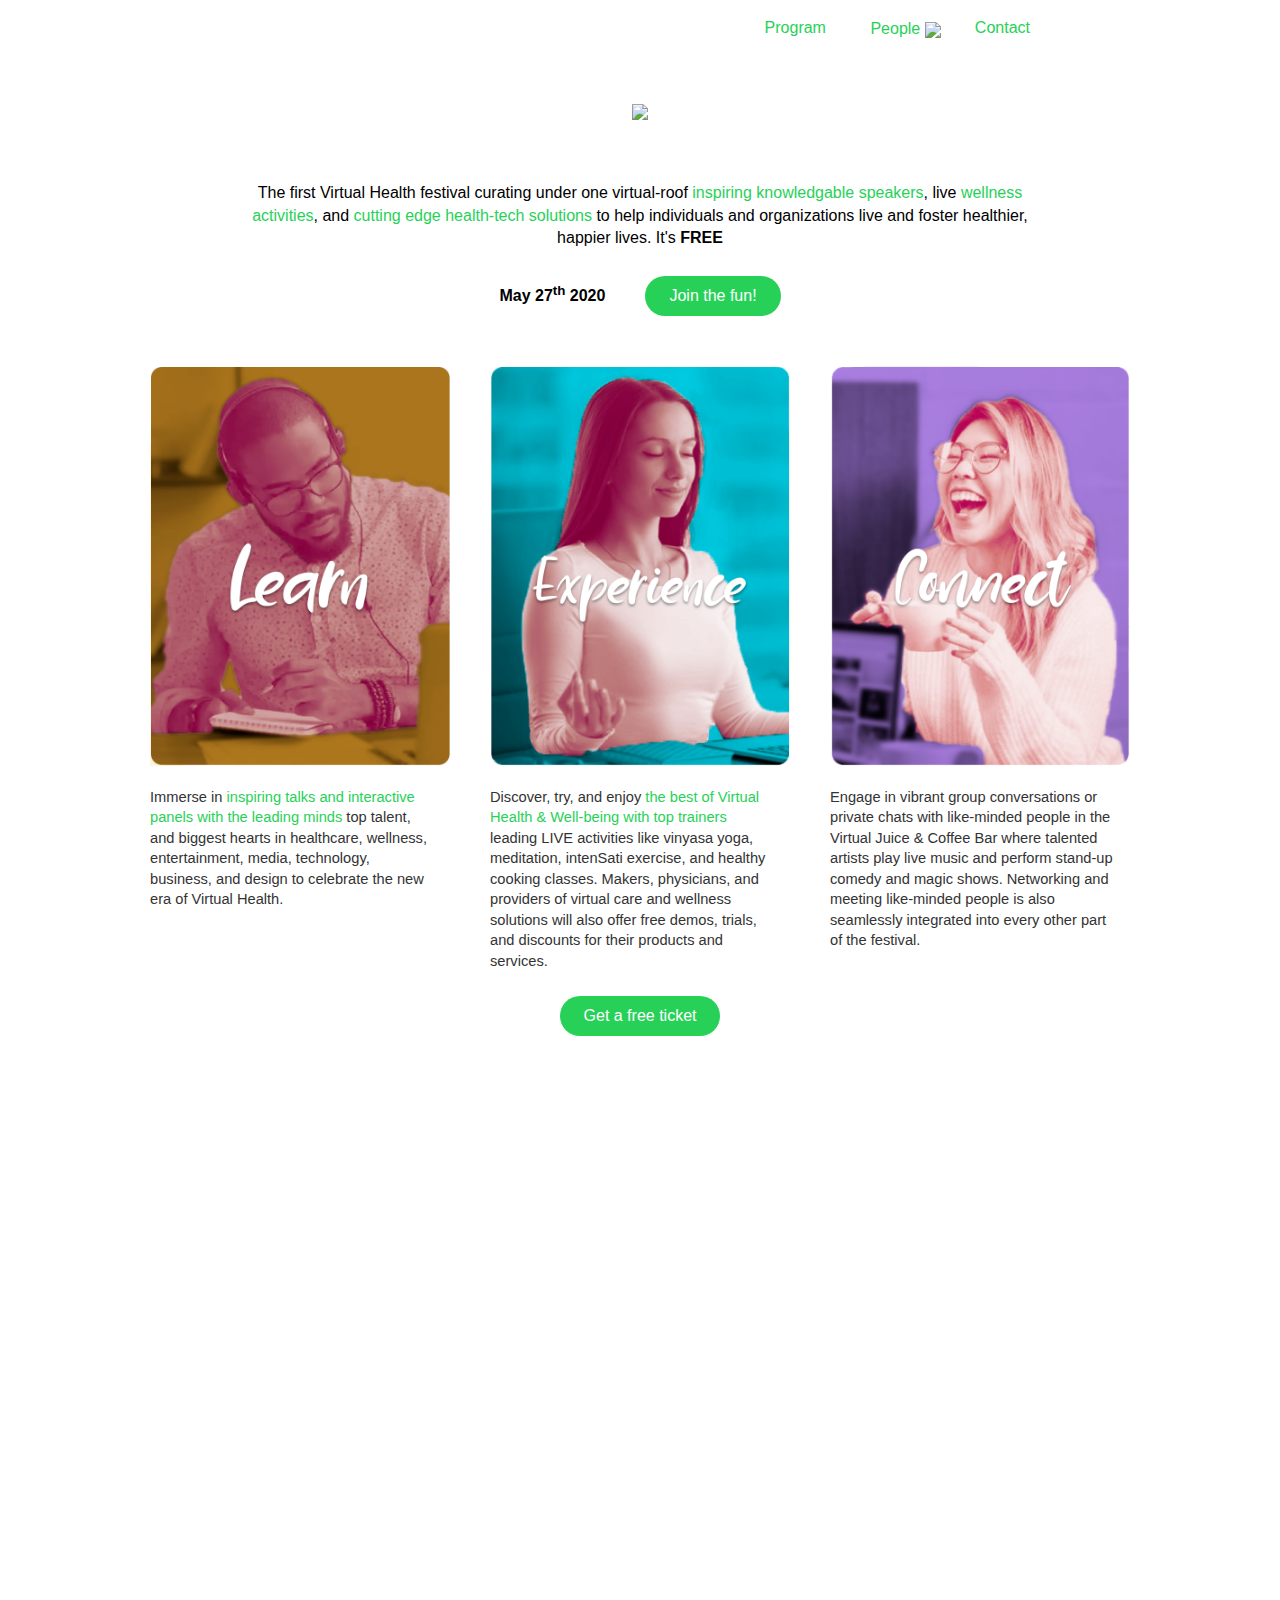
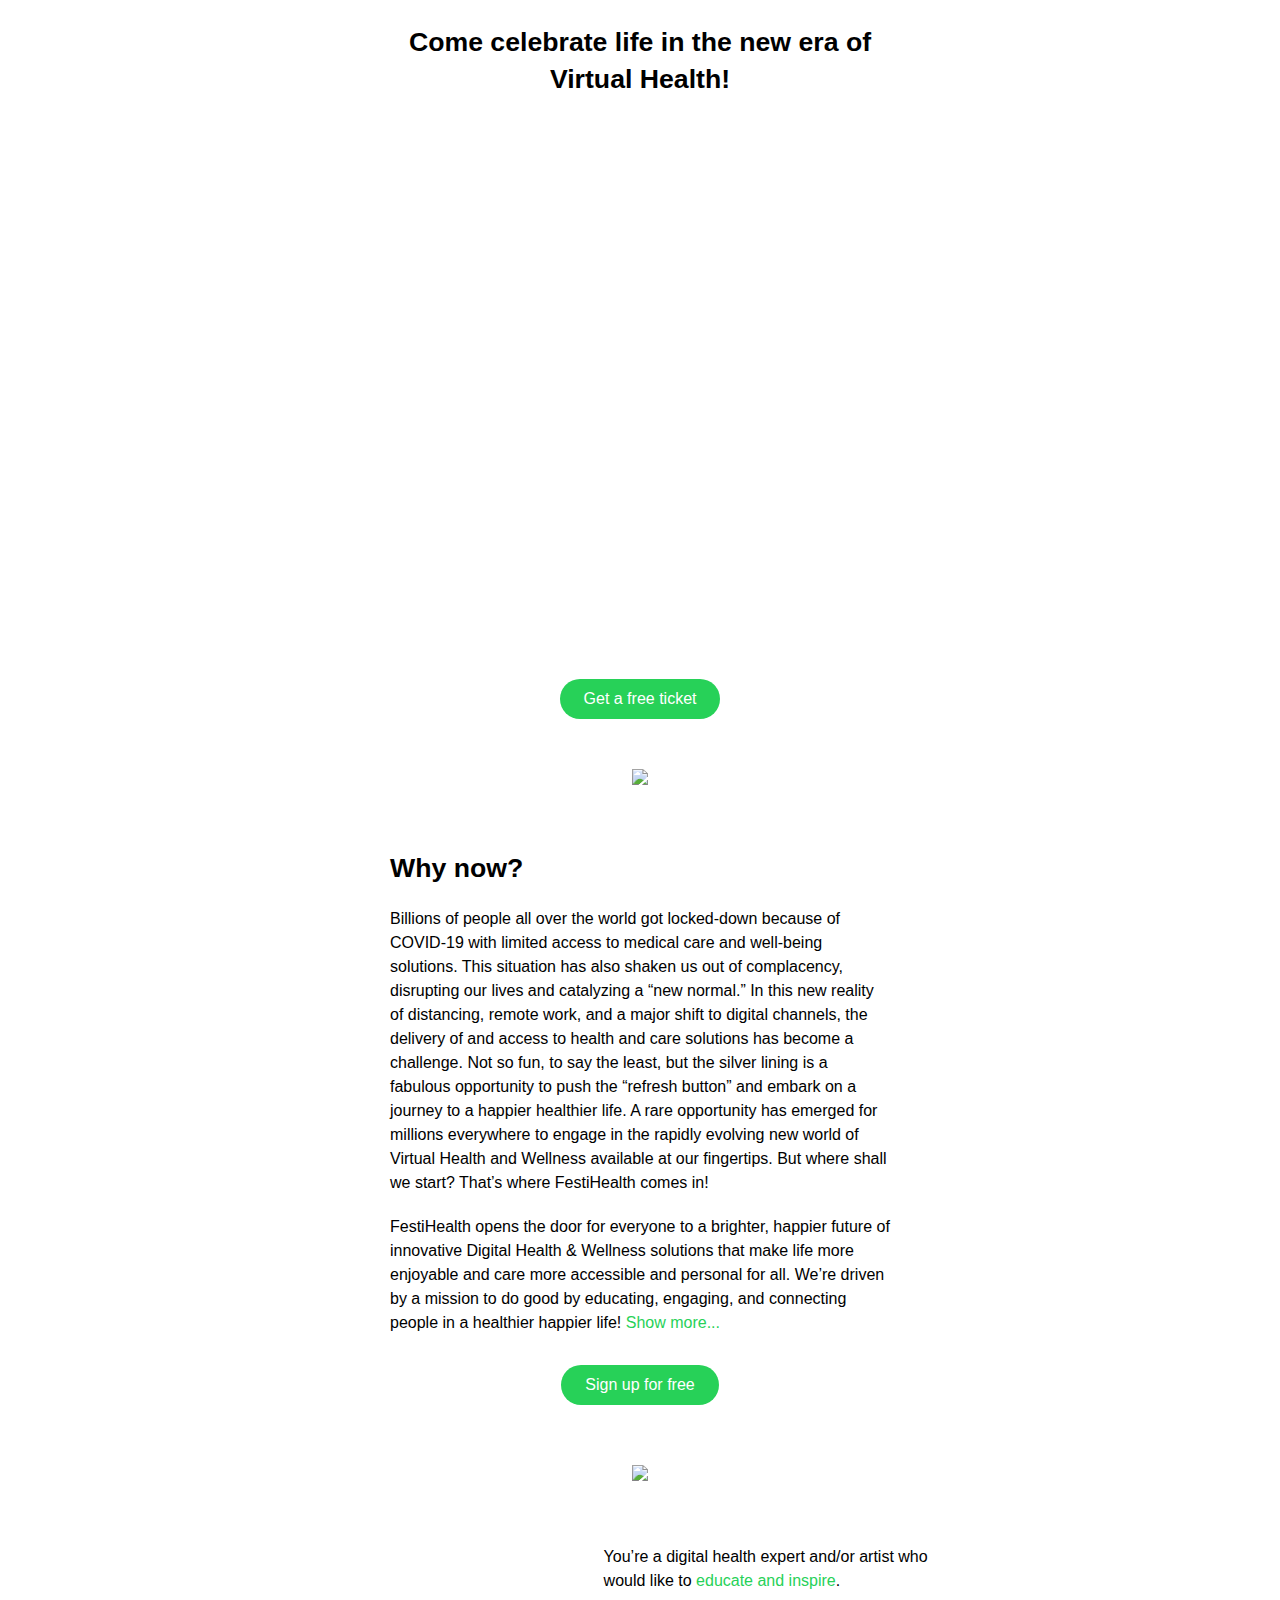
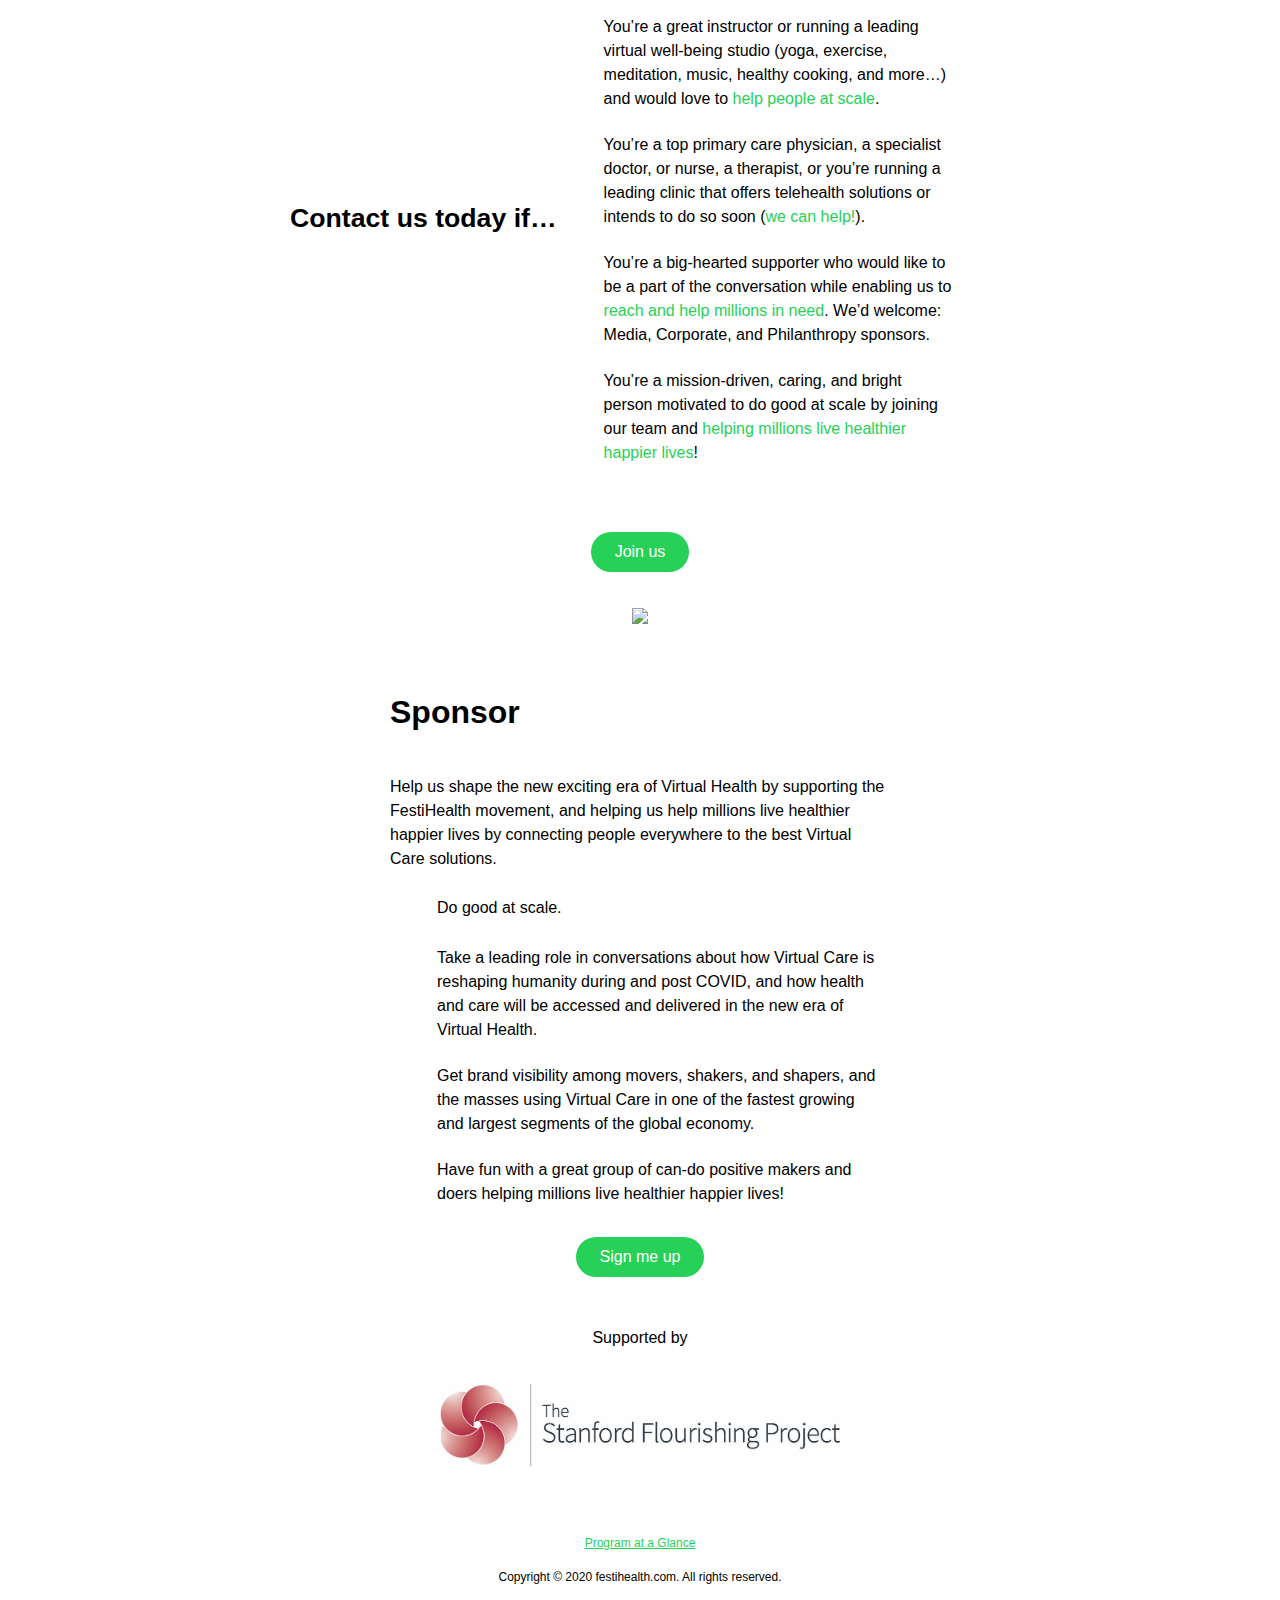
==== index.html @ 73628cbf "Revert "Revert "Live changes""" ====
<!DOCTYPE html>
<html lang="en">

<head>
    <meta charset="utf-8">
    <title>Virtual Health Festival | Festihealth</title>
    <meta name="viewport" content="width=device-width, initial-scale=1.0">
    <link rel="stylesheet" href="./assets/css/main.css">
    <link rel="stylesheet" href="./assets/css/font.css">
    <link rel="icon" type="image/png" href="./assets/images/favicon.png">
    <meta property="og:title" content="Virtual Health Festival | Festihealth" />
    <meta property="og:description" content="Virtual Health Festival matching the best digital healthcare and wellness solutions to people who need them most for free!" />
    <meta property="og:image" content="https://festihealth.com/assets/images/festihealth.png" />
    <link rel="stylesheet" href="https://cdnjs.cloudflare.com/ajax/libs/font-awesome/4.7.0/css/font-awesome.min.css">
    <!-- Global site tag (gtag.js) - Google Analytics -->
    <script async src="https://www.googletagmanager.com/gtag/js?id=UA-166260385-1"></script>
    <script>
      window.dataLayer = window.dataLayer || [];
      function gtag(){dataLayer.push(arguments);}
      gtag('js', new Date());

      gtag('config', 'UA-166260385-1');
    </script>

    <script>
        function myFunction() {
          var x = document.getElementById("hamburgerMenuId");
          if (x.style.display === "block") {
            x.style.display = "none";
          } else {
            x.style.display = "block";
          }
        }

        function hideMenu() {
          var x = document.getElementById("hamburgerMenuId");
          if (x.style.display === "block") {
            x.style.display = "none";
          }
        }

        function toggleMore(self) {
          var x = document.getElementById("more");
          if (x.style.display === "block") {
            x.style.display = "none";
            document.getElementById("show-more").style.display = "inline"
          } else {
            self.style.display = "none"
            x.style.display = "block";
          }
        }
    </script>
</head>

<body style="text-align: center">
    <div class="homePage">
        <div class="pageLayout">
            <div class="header">
                <div class="headerBar">
                    <div class="container">
                        <div>
                            <div class="logo">
                                <a href="/" role="button" tabindex="0" prefetch="false" rel="nofollow">
                                    <div></div>
                                </a>
                            </div>
                            <div class="links">
                                <nav>
                                    <ul>
                                        <li id="tab_program"><a href="./agenda.html" role="button" tabindex="0" prefetch="false" rel="nofollow">Program</a></li>
                                        <li class="subNav">
                                            <span><a href="javascript:void(0);" role="button" tabindex="0" prefetch="false" rel="noopener noreferrer nofollow">People <img src="./assets/images/down-arrow.svg" style="vertical-align: middle"></a></span>
                                            <ul>
                                                <li>
                                                    <a href="./partners.html#speakers" role="button" tabindex="0" prefetch="false" rel="noopener noreferrer nofollow">
                                                        <span>Speakers</span>
                                                    </a>
                                                </li>
                                                <li>
                                                    <a role="button" tabindex="0" href="./partners.html#supporters">
                                                        <span>Supporters</span>
                                                    </a>
                                                </li>
                                                <li>
                                                    <a role="button" tabindex="0" href="./partners.html#activities">
                                                        <span>Activities</span>
                                                    </a>
                                                </li>
                                                <li>
                                                    <a role="button" tabindex="0" href="./partners.html#coffee-juice-bar">
                                                        <span>Coffee & Juice Bar</span>
                                                    </a>
                                                </li>
                                                <li>
                                                    <a role="button" tabindex="0" href="./partners.html#doctors">
                                                        <span>Doctors</span>
                                                    </a>
                                                </li>
                                                <li>
                                                    <a role="button" tabindex="0" href="./partners.html#partners">
                                                        <span>Presenters</span>
                                                    </a>
                                                </li>
                                            </ul>
                                        </li>
                                        <li><a href="./index.html#contact" role="button" tabindex="0" prefetch="false" rel="nofollow">Contact</a></li>
                                    </ul>
                                </nav>
                            </div>
                            <div class="hamburger"><a id="menuLink" href="javascript:void(0);" onclick="myFunction()"><i class="fa fa-bars"></i><div></div></div>
                        </div>
                    </div>
                </div>
                <div class="hamburgerMenu" id="hamburgerMenuId" style="text-align: center">
                    <ul>
                        <li><a href="./agenda.html" role="button" tabindex="0" prefetch="false" rel="nofollow" onclick="hideMenu()">Program</a></li>
                        <li class="subNavItem"><a href="./partners.html#speakers" role="button" tabindex="0" prefetch="false" rel="nofollow" onclick="hideMenu()">Speakers</a></li>
                        <li class="subNavItem"><a href="./partners.html#supporters" role="button" tabindex="0" prefetch="false" rel="nofollow" onclick="hideMenu()">Supporters</a></li>
                        <li class="subNavItem"><a href="./partners.html#activities" role="button" tabindex="0" prefetch="false" rel="nofollow" onclick="hideMenu()">Activities</a></li>
                        <li class="subNavItem"><a href="./partners.html#coffee-juice-bar" role="button" tabindex="0" prefetch="false" rel="nofollow" onclick="hideMenu()">Coffee & Juice Bar</a></li>
                        <li class="subNavItem"><a href="./partners.html#doctors" role="button" tabindex="0" prefetch="false" rel="nofollow" onclick="hideMenu()">Doctors</a></li>
                        <li class="subNavItem"><a href="./partners.html#parners" role="button" tabindex="0" prefetch="false" rel="nofollow" onclick="hideMenu()">Presenters</a></li>
                        <li><a href="./index.html#contact" role="button" tabindex="0" prefetch="false" rel="nofollow" onclick="hideMenu()">Contact</a></li>
                    </ul>
                </div>
            </div>
            <div id="content">
                <img id="logo" src="./assets/images/logo@svg.svg">
                <div class="heroImage hero1">
                    <div class="overlayContent">
                        <div class="container">
                            <p class="margin-small">The first Virtual Health festival curating under one virtual-roof <a href="./partners.html#speakers">inspiring knowledgable speakers</a>, live <a href="./partners.html#activities">wellness activities</a>, and <a href="./partners.html#partners">cutting edge health-tech solutions</a> to help individuals and organizations live and foster healthier, happier lives. It's <b>FREE</b></p>
                        </div>
                    </div>
                    <div style="margin: auto; width: max-content; align-items: baseline;">
                        <p style="float: left; margin-right: 20px;"><a class="btnWhite" href="https://hopin.to/events/festihealth" role="button" tabindex="0" prefetch="false" rel="nofollow"><b><span class="blackTitle">May 27<sup>th</sup> 2020<span></b></a>
                        <div class="cta" style="float: right;">

                        </div>
                        <span style="margin-left: 20px;">
                            <a id="sign-up-for-free" class="btn btnBlue cta" role="button" tabindex="0" href="https://hopin.to/events/festihealth">Join the fun!</a>
                        </span>
                    </div>
                    <div class="carousel_container_main">

                        <div class="carousel_cell_main">
                            <a href="./partners.html"><img class="carousel_image_main" src="./assets/images/agenda_learn.png"></a>
                            <p class="carousel_text_main">Immerse in <a href="./partners.html#speakers">inspiring talks and interactive panels with the leading minds</a> top talent, and biggest hearts in healthcare, wellness, entertainment, media, technology, business, and design to celebrate the new era of Virtual Health.</p>
                        </div>
                        <div class="carousel_cell_main">
                            <a href="./partners.html#activities"><img class="carousel_image_main" src="./assets/images/agenda_experience.png"></a>
                            <p class="carousel_text_main">Discover, try, and enjoy <a href="./partners.html#activities">the best of Virtual Health & Well-being with top trainers</a> leading LIVE activities like vinyasa yoga, meditation, intenSati exercise, and healthy cooking classes. Makers, physicians, and providers of virtual care and wellness solutions will also offer free demos, trials, and discounts for their products and services.</p>
                        </div>
                        <div class="carousel_cell_main">
                            <a href="./partners.html"><img class="carousel_image_main" src="./assets/images/agenda_connect.png"></a>
                            <p class="carousel_text_main">Engage in vibrant group conversations or private chats with like-minded people in the Virtual Juice & Coffee Bar where talented artists play live music and perform stand-up comedy and magic shows. Networking and meeting like-minded people is also seamlessly integrated into every other part of the festival.</p>
                        </div>
                    </div>
                    <div class="cta">
                        <span>
                            <a class="btn btnBlue" role="button" tabindex="0" href="https://hopin.to/events/festihealth">Get a free ticket</a>
                        </span>
                    </div>
                    <div class="heroBg mac"></div>
                </div>
                <div class="celebrate" id="activities">
                    <h1 class="subtitle">Come celebrate life in the new era of Virtual Health!</h1>
                </div>
                <div class="heroImage townhall">
                    <div class="heroBg2"></div>
                </div>
                <div class="cta">
                    <span >
                        <a class="btn btnBlue" role="button" tabindex="0" href="https://hopin.to/events/festihealth">Get a free ticket</a>
                    </span>
                </div>
                <div class="heroImage discussion">
                    <img class="heroBg3" src="./assets/images/Image-Friends.png">
                </div>
                <div class="why-now anchor" id="about">
                    <h1>Why now?</h1>
                    <p>
                        Billions of people all over the world got locked-down because of COVID-19 with limited access to medical care and well-being solutions. This situation has also shaken us out of complacency, disrupting our lives and catalyzing a “new normal.” In this new reality of distancing, remote work, and a major shift to digital channels, the delivery of and access to health and care solutions has become a challenge. Not so fun, to say the least, but the silver lining is a fabulous opportunity to push the “refresh button” and embark on a journey to a happier healthier life. A rare opportunity has emerged for millions everywhere to engage in the rapidly evolving new world of Virtual Health and Wellness available at our fingertips. But where shall we start? That’s where FestiHealth comes in!
                    </p>
                    <p>
                        FestiHealth opens the door for everyone to a brighter, happier future of innovative Digital Health & Wellness solutions that make life more enjoyable and care more accessible and personal for all. We’re driven by a mission to do good by educating, engaging, and connecting people in a healthier happier life! <a href="javascript:void(0);" id="show-more" role="button" onclick="toggleMore(this)" class="show-more">Show more...</a>
                    </p>
                    <div id="more">
                     <h1>What</h1>
                      <p>
                          FestiHealth is curating under one virtual-roof inspiring and knowledgeable speakers, energizing instructors, and cutting edge health-tech solutions to help individuals and organizations live and foster healthier, happier lives. <a class="link_cta" href="https://hopin.to/events/festihealth">Get your free ticket today!</a>
                      </p>
                      <h1>How</h1>
                      <p>
                          In an interactive engaging environment, FestiHealth brings together the leading minds, top talent, and biggest hearts in health, wellness, arts, culture, media, business, and technology to educate, inspire, and celebrate the new era of Virtual Health. <a class="link_cta" href="https://hopin.to/events/festihealth">Join us</a> next Wednesday (5/27) to <b>Learn, Connect, and Experience</b> the new and exciting world of Virtual Health. And it’s free!
                      </p>
                      <h1>Who</h1>
                      <p >
                          Whether you’re an bright innovator, a loving mother, a leading expert, a wise doctor, a talented artist, a caring healthcare provider, a savvy investor, a compassionate caregiver, a big company professional, a patient, a nimble entrepreneur, a diligent student, a trusted policymaker, a hipster (yes you too!), a sharp academic, a big heated philanthropist, an energetic athlete; a smart scientist, a fearless leader, a brilliant engineer, a trendy designer, a true poet or any mix thereof, FestiHealth is for you! We’re here to bring everyone together to Learn, Connect, and Experience the New Era of Virtual Health. <a href="javascript:void(0);" id="show-less" role="button" onclick="toggleMore(this)" class="show-more">Show less...</a>
                      </p>
                    </div>
                </div>
                <div class="cta">
                    <span>
                        <a id="join-us" class="btn btnBlue cta" role="button" tabindex="0" href="https://hopin.to/events/festihealth">Sign up for free</a>
                    </span>
                </div>

                <div class="heroImage">
                    <img class="heroBg6" src="./assets/images/heroImage6.png">
                </div>
                <div class="join-us" id="contact">
                    <div class="left anchor" id="leftContainer">
                        <h1>Contact us today if…</h1>
                    </div>
                    <div class="right">
                        <table class="listContainer" id="contact-us-table">
                            <tbody>
                                <tr class="checklist">
                                    <td class="checkmark"></td>
                                    <td class="checktext">You’re a digital health expert and/or artist who would like to <a class="link_cta" href="https://docs.google.com/forms/d/e/1FAIpQLSeHfW7iGr61yZzKYOH2gJCzDlPemOi7I46k6SHNma73ULulOA/viewform?usp=sf_link">educate and inspire</a>.</td>
                                </tr>
                                <tr class="checklist">
                                    <td class="checkmark"></td>
                                    <td class="checktext">You’re a great instructor or running a leading virtual well-being studio (yoga, exercise, meditation, music, healthy cooking, and more…) and would love to <a  class="link_cta" href="https://docs.google.com/forms/d/e/1FAIpQLSeHfW7iGr61yZzKYOH2gJCzDlPemOi7I46k6SHNma73ULulOA/viewform?usp=sf_link">help people at scale</a>.</td>
                                </tr>
                                <tr class="checklist">
                                    <td class="checkmark"></td>
                                    <td class="checktext">You’re a top primary care physician, a specialist doctor, or nurse, a therapist, or you’re running a leading clinic that offers telehealth solutions or intends to do so soon (<a  class="link_cta" href="https://docs.google.com/forms/d/e/1FAIpQLSeHfW7iGr61yZzKYOH2gJCzDlPemOi7I46k6SHNma73ULulOA/viewform?usp=sf_link">we can help!</a>).</td>
                                </tr>
                                <tr class="checklist">
                                    <td class="checkmark"></td>
                                    <td class="checktext">You’re a big-hearted supporter who would like to be a part of the conversation while enabling us to <a  class="link_cta" href="https://docs.google.com/forms/d/e/1FAIpQLSeHfW7iGr61yZzKYOH2gJCzDlPemOi7I46k6SHNma73ULulOA/viewform?usp=sf_link">reach and help millions in need</a>. We’d welcome: Media, Corporate, and Philanthropy sponsors.</td>
                                </tr>
                                <tr class="checklist">
                                    <td class="checkmark"></td>
                                    <td class="checktext">You’re a mission-driven, caring, and bright person motivated to do good at scale by joining our team and <a  class="link_cta" href="https://docs.google.com/forms/d/e/1FAIpQLSeHfW7iGr61yZzKYOH2gJCzDlPemOi7I46k6SHNma73ULulOA/viewform?usp=sf_link">helping millions live healthier happier lives</a>!</td>
                                </tr>
                            </tbody>
                        </table>
                    </div>
                </div>
                <div>
                    <span>
                        <a class="btn btnBlue cta" role="button" tabindex="0" href="https://docs.google.com/forms/d/e/1FAIpQLSeHfW7iGr61yZzKYOH2gJCzDlPemOi7I46k6SHNma73ULulOA/viewform?usp=sf_link">Join us</a>
                    </span>
                </div>
                <div class="heroImage doggie">
                    <img class="heroBg4" src="./assets/images/heroImage4.png">
                </div>
                <div class="signmeup anchor cta" id="sponsors">
                    <div>
                        <h1>Sponsor</h1>
                    </div>
                    <div><p class="mainBody">Help us shape the new exciting era of Virtual Health by supporting the FestiHealth movement, and helping us help millions live healthier happier lives by connecting people everywhere to the best Virtual Care solutions.</p4></div>
                    <table class="listContainer">
                        <tbody>
                            <tr class="checklist">
                                <td class="checkmark"></td>
                                <td class="checktext">Do good at scale.</td>
                            </tr>
                            <tr class="checklist">
                                <td class="checkmark"></td>
                                <td class="checktext">Take a leading role in conversations about how Virtual Care is reshaping humanity during and post COVID, and how health and care will be accessed and delivered in the new era of Virtual Health.</td>
                            </tr>
                            <tr class="checklist">
                                <td class="checkmark"></td>
                                <td class="checktext">Get brand visibility among movers, shakers, and shapers, and the masses using Virtual Care in one of the fastest growing and largest segments of the global economy.</td>
                            </tr>
                            <tr class="checklist">
                                <td class="checkmark"></td>
                                <td class="checktext">Have fun with a great group of can-do positive makers and doers helping millions live healthier happier lives!</td>
                            </tr>
                        </tbody>
                    </table>
                    <div>
                        <span>
                            <a class="btn btnBlue cta" role="button" tabindex="0" href="https://docs.google.com/forms/d/e/1FAIpQLSeHfW7iGr61yZzKYOH2gJCzDlPemOi7I46k6SHNma73ULulOA/viewform?usp=sf_link">Sign me up</a>
                        </span>
                    </div>
                </div>

                <div style="margin-top: 40px;">
                    <p>Supported by</p>
                    <img class="supporter_image" src="./assets/images/vendors/Stanford Flourishing.jpg">
                </div>
            </div>
            <div class="content-footer"></div>
        </div>
        <a class="programs" href="./agenda.html" role="button" tabindex="0" prefetch="false" rel="nofollow">Program at a Glance</a>
        <div class="footer">Copyright © 2020 festihealth.com. All rights reserved.</div>
    </div>
</body>

</html>
---- assets/css/main.css ----
.banner {
    display: none;
}

.red_dot {
  height: 25px;
  width: 25px;
  background-color: #e11;
  border-radius: 50%;
  display: inline-block;
}

@keyframes blink {
  50% {
    opacity: 0.0;
  }
}
@-webkit-keyframes blink {
  50% {
    opacity: 0.0;
  }
}
.blink {
  animation: blink 1s step-start 0s infinite;
  -webkit-animation: blink 1s step-start 0s infinite;
}


ol, ul {
    list-style: none;
}

#tab_program {
    margin-right: 20px;
}

.header .headerBar .logo a {
    display: block;
    padding: 8px 0;
    width: 152px;
}

.header .headerBar {
    background: #fff;
    height: 64px;
    left: 0;
    position: fixed;
    top: 0;
    width: 100%;
    z-index: 2;
}

#logo {
    margin: 40px auto
}

.hero1 {
    background-image: url('../images/hero-background@svg.svg');
    background-size: contain;
    background-position-x: 40px;
    background-repeat: no-repeat;
}

.container {
    margin: 0 auto;
    max-width: 800px;
    padding: 0 50px;
}

.programs {
  color: #27D158;
  padding-bottom: 10pt;
  font-size: 12px;
  text-decoration: underline;
}


.celebrate {
    max-width: 500px;
    margin: 0 auto;
    padding: 0 20px;
}

#about {
    background-image: url('../images/Why\ now-bg@svg.svg');
    background-size: 130%;
    background-position-x: -200px;
    background-position-y: -100px;
    background-repeat: no-repeat;
    max-width: none;
}

.why-now {
    text-align: left;
}

.why-now h1 {
    margin: 0 auto;
    max-width: 500px;
    font-size: 20pt;
}

.why-now h4 {
    margin: 0 auto;
    max-width: 500px;
    font-size: 15pt;
}


.why-now p {
    margin: 20px auto;
    max-width: 500px;
    line-height: 1.5;
    font-size: 12pt;
}

.content-footer {
    height: 40px;
}

.headline {
    font-size: 1.6666666269302368rem;
    font-family: Zapfino;
    font-weight: 700;
    font-variant-ligatures: normal;
    font-variant-east-asian: normal;
    vertical-align: baseline;
    white-space: pre-wrap;
}

.why-now.h1 {
    text-align: left;
}

.anchor {
    padding-top: 64px;
}

.signmeup .anchor {
    font-size: 30px;
    font-weight: 500;
    margin-top: 0px;
    padding-top: 40px;
}

.join-us {
    display: flex;
    width: 90%;
    max-width: 700px;
    margin: 0 auto;
    overflow: hidden;
}

.join-us .left {
    max-width: 400px;
    height: 340px;
    display: block;
    float: left;
    margin-top: 230px;
}

.right {
    float: right;
    display: flex;
}
.join-us .listContainer {
    height: auto;
    max-width: 400px;
    float: right;
}

.checklist {
    padding: 14px 0px;
}

.listContainer {
    max-width: 500px;
    margin: auto;
    text-align: left;
    border-spacing: 4px 20px
}

#hamburgerMenuId.hamburgerMenu {
    text-align: center;
}

.listContainer .checklist .checkmark {
    background: url(../images/checkmark.png);
    background-repeat: no-repeat;
    background-size: contain;
    display: inline-block;
    height: 32px;
    width: 32px;
    vertical-align: middle;
    margin-right: 4px;
}

.listContainer .checklist .checktext {
    font-size: 12pt;
    margin-left: 4px;
    vertical-align: middle;
    line-height: 1.5;
}

.join-us .left h1 {
    font-size: 20pt;
}

.header .headerBar .container>div {
    position: relative;
}


.homePage .heroImage .heroBg {
    height: 550px;
    width: 80%;
    margin: 20px auto 0px auto;
}
.heroImage .heroBg {
    background-size: cover;
    background-position: 50%;
}

.homePage .heroImage .heroBg:before {
    background: url(../images/Hero-Image@2x.png) 100% bottom no-repeat;
    background-size: contain;
    background-position: center;
    content: "";
    display: block;
    height: 500px;
}

.homePage .heroImage .heroBg2 {
    height: 500px;
    margin: 40px 10px;
}

.homePage .heroImage .heroBg2:before {
    background: url(../images/map.png) no-repeat;
    background-size: contain;
    background-position: center;
    content: "";
    display: block;
    height: 500px;
    width: 100%;
}

.heroImage.discussion {
    margin: auto auto -5px auto;
}

.heroImage.doggie {
    margin: auto auto -5px auto;
}


.homePage .heroImage .heroBg3 {
    height: auto;
    width: 100%;
    margin: 40px auto 0px auto;
}

.homePage .heroImage .heroBg4 {
    height: auto;
    width: 100%;
    margin: 20pt auto 0 auto;
}

.homePage .signmeup h1 {
    max-width: 500px;
    text-align: left;
    margin: auto
}

.homePage .signmeup p {
    max-width: 500px;
    margin: 40px auto auto auto;
    text-align: left;
    line-height: 1.5;
}

.homePage .signmeup {
    margin: 0 auto;
    background: url(../images/sponsors-graphic@svg.svg);
    background-size: 140%;
    background-position-x: -120px;
    background-position-y: -120px;
    background-repeat: no-repeat;
    display: block;
}

.homePage .heroImage .heroBg6 {
    height: auto;
    width: 100%;
    margin: 40px auto 0px auto;
}

.heroImag.townhall {
    height: 500px;
}

.heroImage {
    position: relative;
    margin: auto;
}

.pageLayout #content {
    padding-top: 64px;
    min-height: calc(100vh - 421px);
}

.cta {
  margin: 10px auto;
}

.carousel_container_main {
    width: max-content;
    margin: 40px auto 0px auto;
    display: flex;
    flex-wrap: wrap;
}

.carousel_cell_main {
    float: left;
    width: 300px;
    height: auto;
    text-align: left;
    margin: 0 20px;
}

.carousel_image_main {
    width: 300px;
    height: 400px;
}

.carousel_text_main {
    max-width: 95%;
    font-size: 11pt;
    color: #333;
    display: block;
}

a {
    color: #27D158;
}

.supporter_image {
    width: 400px;
    height: 120px;
    object-fit: contain;
}

@media not all, not all, only screen and (-webkit-min-device-pixel-ratio: 1.5), not all
.homePage .valueProps .peaceOfMind .image {
    background-image: url(../images/festihealth.png);
    background-size: contain;
}

.image {
    background-image: url(../images/festihealth.png);
    background-size: contain;
    background-repeat: no-repeat;
    background-position: center;
    /*background-size: cover;*/
}

.container > .image {
    /*background: transparent 0 0 no-repeat;*/
    height: 140px;
    width: 400px;
    display: inline-block;
}

.btn.btnWhite {
    background: #fff;
    color: #000;
    color: black;
}

.blackTitle {
    color: black;
    font-weight: 550;
}

.link_cta {
  color: #27D158;
}

.btn {
    border-radius: 22px;
    color: #fff;
    cursor: pointer;
    display: inline-block;
    font-family: gilroy,noto,sans-serif;
    font-size: 12pt;
    font-weight: 400;
    height: 40px;
    line-height: 40px;
    padding: 0 24px;
    text-align: center;
    vertical-align: top;
}

.btn.btnBlue {
    background: #27D158;
    color: #fff;
}

a {
    cursor: pointer;
    text-decoration: none;
    -webkit-text-decoration-skip: objects;
}

.header .headerBar .links {
    position: absolute;
    right: 0;
    text-align: left;
    top: 0;
}

.header .headerBar .logo a div {
    background: url(../images/logo.png) 0 0 no-repeat;
    background-size: 70%;
    background-position: center;
    height: 48px;
    width: 152px;
}

.header .headerBar .links nav>ul>li {
    display: inline-block;
    padding: 0 10px;
    vertical-align: middle;
}


.header .headerBar .links nav>ul>li>ul {
    display: none;
}

.header .headerBar .links nav>ul>li:hover>ul {
    display: block;
}

.header .headerBar .links nav>ul>li.subNav>ul>li>a {
    color: #27D158;
    text-align: left;
}

.header .headerBar .links nav>ul>li.subNav>span>a {
    color: #27D158;
}

.header .headerBar .links nav>ul>li.subNav>span>a {
    color: #27D158;
}

.header .headerBar .links nav>ul>li.subNav>ul>li {
    padding: 4px;
}

.header .headerBar .links nav>ul>li.subNav>ul {
    border: solid #d2cfcf 1px;
    border-radius: 10px;
    width: 150px;
    padding: 10px 20px;
    background-color: white;
}

.header .headerBar .links nav>ul>li.subNav {
    height: 20px;
    width: 80px;
}

.header .headerBar .links nav>ul>li>span {
    color: #27D158;
}

.greenDot {
    color: #27D158;
}
.subtitle {
    font-size: 20pt;
    padding: 0 0px;
}

.header .headerBar .links nav>ul>li>a {
    color: #27D158;
    display: block;
    font-weight: 350;
}

/*.header a {
    color: #000;
}*/

body {
    font-family: noto, sans-serif;
    font-size: 12pt;
    margin: 0px;
    line-height: 1.4;
}

h1 {
    font-weight: 600;
}

.header .headerBar .hamburger {
    cursor: pointer;
    display: none;
    position: absolute;
    top: 14px;
    right: 0;
    color: #27D158;
}

.show-more {
  color: #27D158;
}

#more {
  display: none;
}

.header .headerBar .hamburger div {
    /*background: url(../images/checkmark.png) 0 0 no-repeat;*/
    height: 36px;
    width: 36px;
}

#menuLink {
  color: #27D158;
}

.header .hamburgerMenu {
  display: none;
}

.footer {
  margin: 15px auto;
  font-size: 12px;
}

@media only screen and (max-width : 500px) {
 .join-us#contact {
    display: block;
    /*padding-top: 40px;*/
  }

  .join-us .left#leftContainer {
    max-width: 100%;
    height: 100%;
    float: inherit;
    line-height: inherit;
    margin-top: 0px;
  }

  .anchor>.listContainer {
    max-width: inherit;
  }

  .signmeup#sponsors {
    padding-left: 5%;
    padding-right: 5%;
  }

  .why-now#about {
    margin: 0 auto;
    padding-left: 5%;
    padding-right: 5%;
  }

  .homePage .signmeup p {
    max-width: inherit;
  }

  #content .join-us#contact {
    width: 100%;
  }

  .why-now p {
    font-size: 12pt;
    width: 100%;
    max-width: inherit;
  }

  .join-us#contact {
    max-width: inherit;
    margin: inherit;
  }

  .celebrate {
    max-width: 290px;
    margin: 0 auto;
    padding: 0 20px;
  }

.header .hamburgerMenu {
    background: #fff;
    display: none;
    left: 0;
    overflow: auto;
    position: fixed;
    top: 64px;
    width: 100%;
    z-index: 2;
}


.header .hamburgerMenu.open, .header .headerBar .hamburger {
    display: block;
    font-size: 23pt;
}

.header .hamburgerMenu ul>li>a {
  color: #27D158;
  font-size: 15pt;
}

.header .hamburgerMenu ul>li {
  margin: 15px auto;
}

.header .hamburgerMenu ul {
  padding: 0;
}

.header .headerBar .links {
    display: none;
}
  #about {
    background-image: url('../images/Why\ now-bg@svg.svg');
    background-size: 120%;
    background-position-x: -50px;
    background-position-y: -20px;
    background-repeat: no-repeat;
    max-width: none;
  }

  .join-us .right .listContainer#contact-us-table {
    max-width: 90%;
    margin: 10px auto;
  }

  #content table tbody tr.checklist td.checktext {
    font-size: 12pt;
  }

  .mainBody {
    font-size: 13pt;
  }

  .homePage .signmeup h1 {
    margin-left: 0px;
  }

  .why-now h1 {
    margin-left: 0px;
  }

  .homePage .heroImage .heroBg2 {
    height: 300px;
    margin: 10px 10px;
  }

  .homePage .heroImage .heroBg2:before {
    height: 300px;
  }

  .homePage .heroImage .heroBg {
    width: 100%;
    height: 300px;
  }

  /*.celebrate.anchor#activities {
    padding-top: 10px;
  }*/

  .header .headerBar .logo a div {
    height: 30px;
  }

  .container {
    padding: 10px;
  }

  .homePage .heroImage .heroBg:before {
    background: url(../images/Hero-Image.png) contain center bottom no-repeat;
    height: 280px;
  }

  .mobile-line-break {
    line-height: 22pt;
  }

  .margin-small {
    margin: 5px auto;
  }

  .homePage .signmeup {
    margin: 0 auto;
    background: url(../images/sponsors-graphic@svg.svg);
    background-size: 135%;
    background-position-x: -40px;
    background-position-y: -40px;
    background-repeat: no-repeat;
    display: block;
  }
    .carousel_container_main {
        width: 95%;
    }
    .carousel_cell_main {
        width: 95%;
        float: inherit;
        margin: auto;
      }

      .carousel_image_main {
        width: 95%;
        height: auto;
      }

      .supporter_image {
        width: 300px;
        height: 80px;
        object-fit: contain;
    }
}
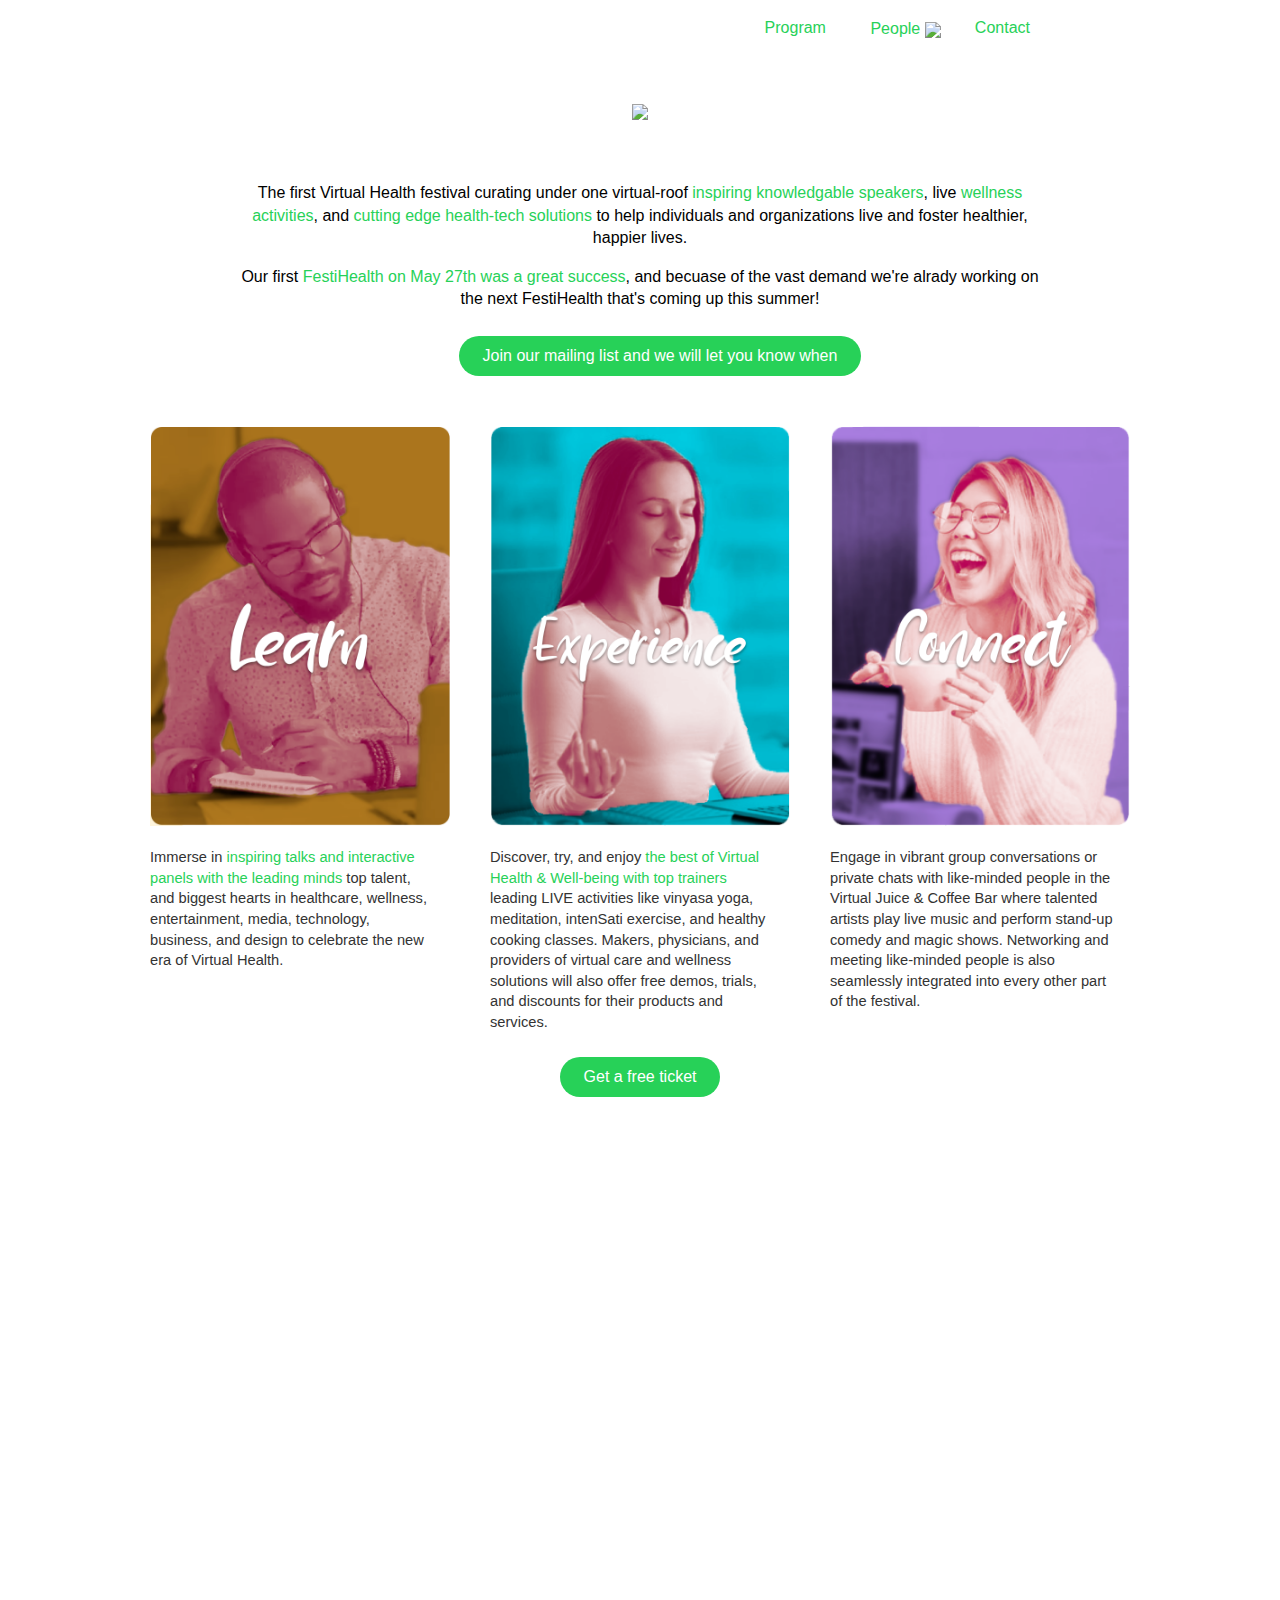
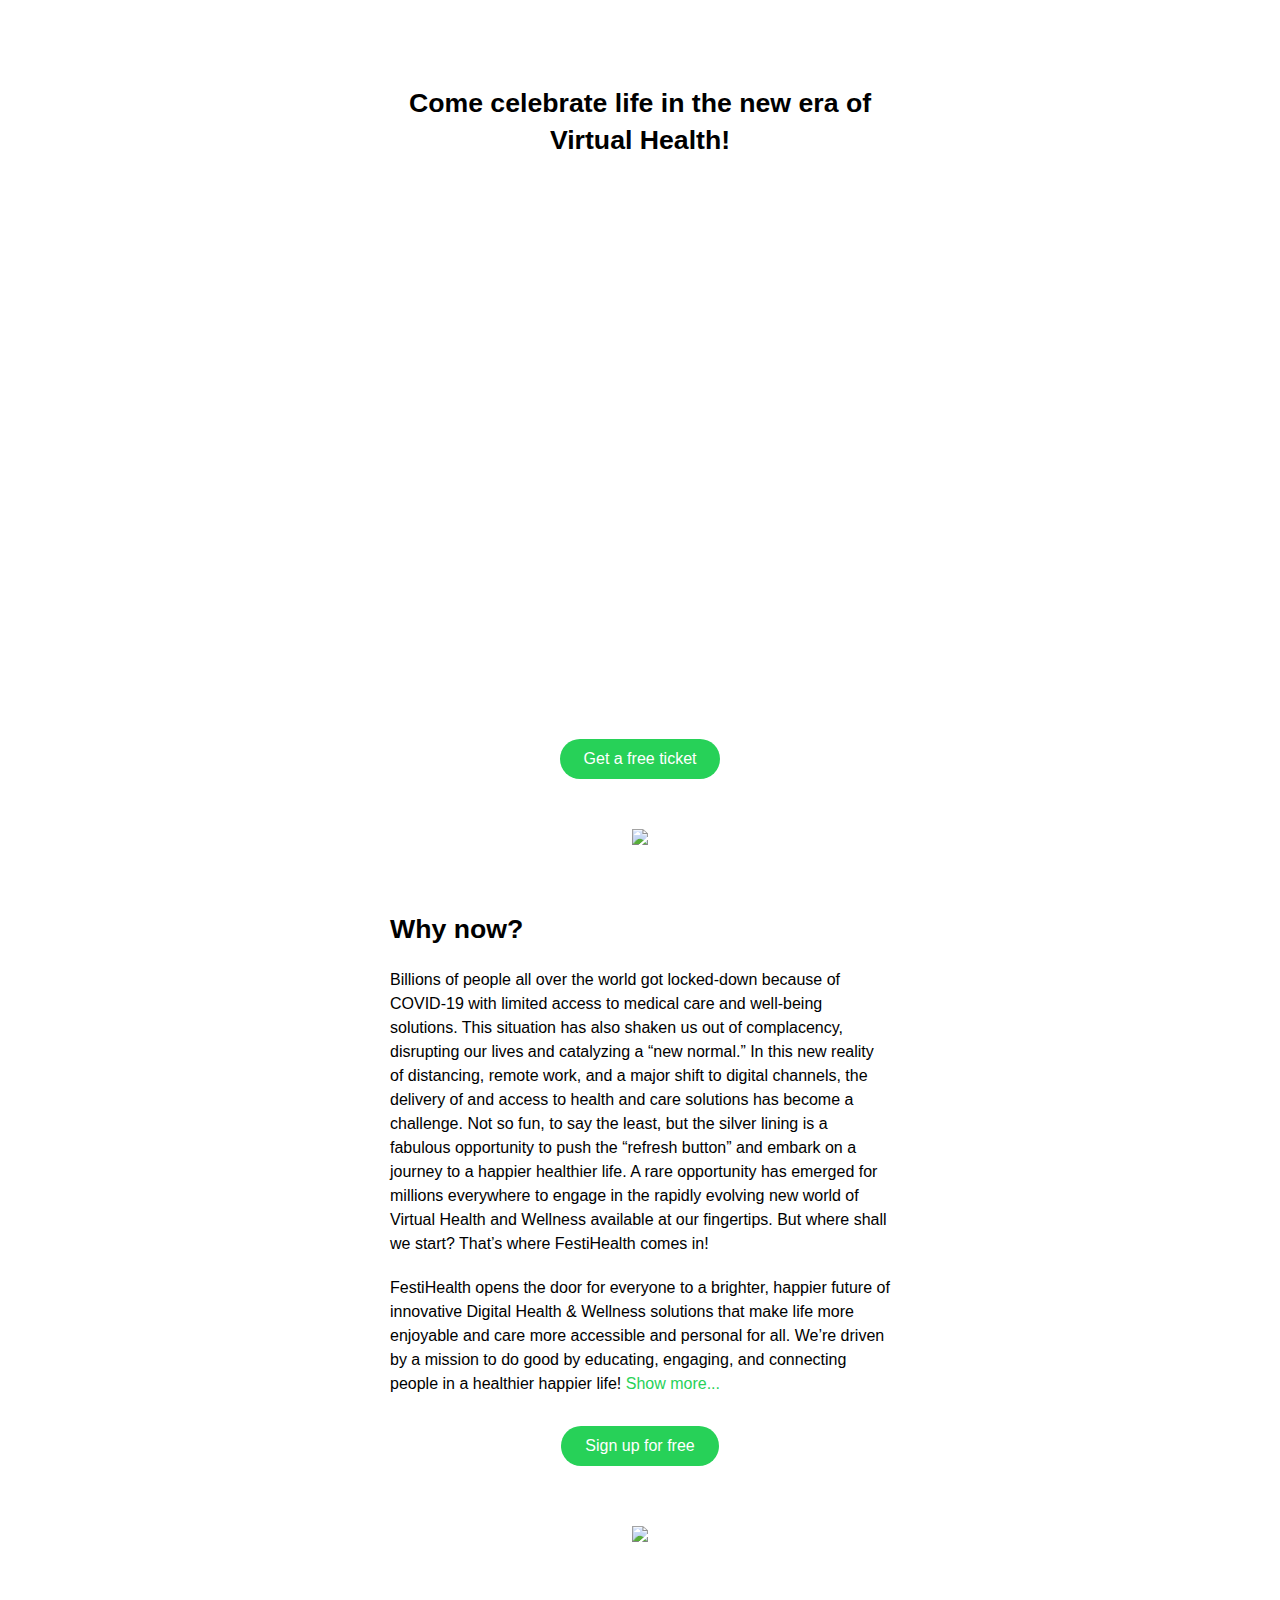
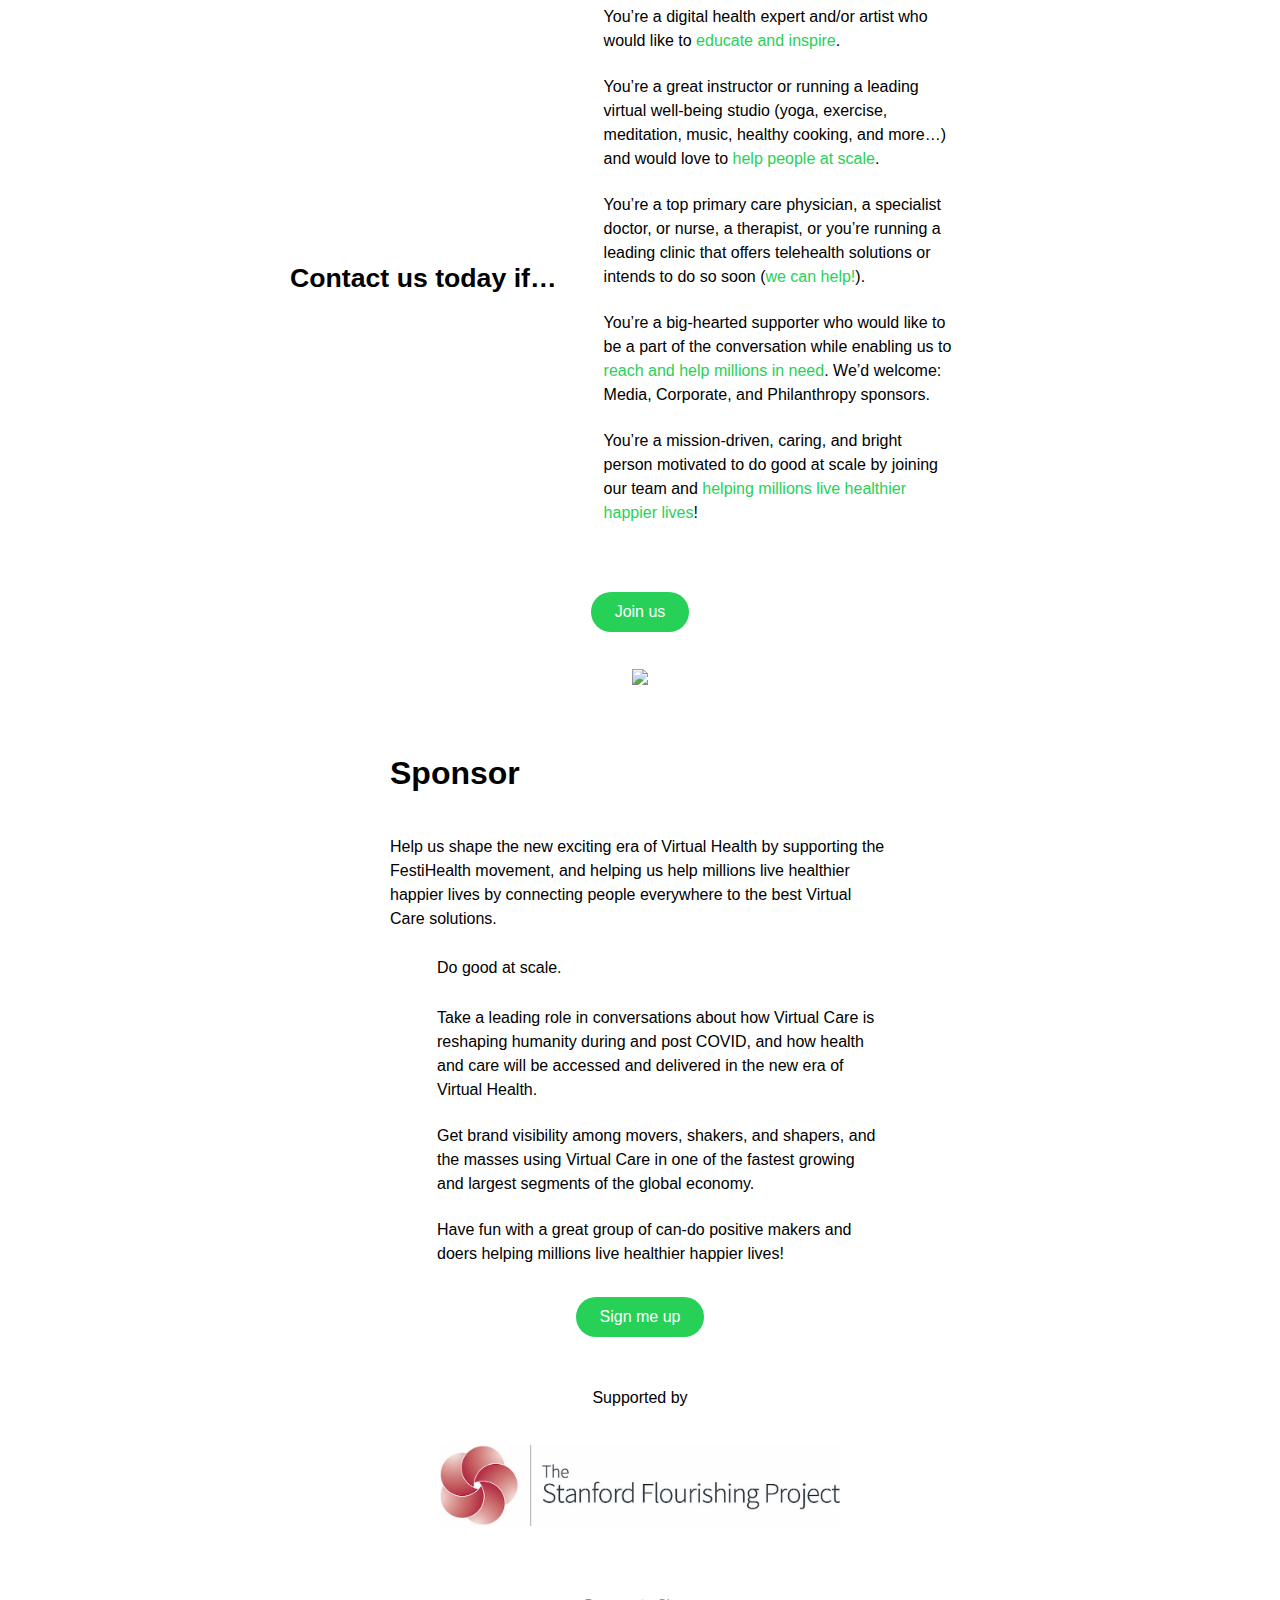
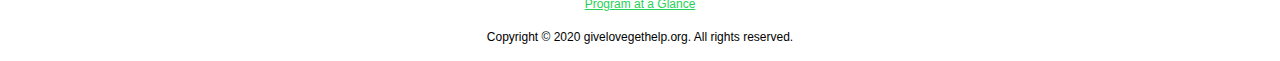
==== commit 42bf46b0: "replace main text" ====
--- a/index.html
+++ b/index.html
@@ -10,7 +10,7 @@
     <link rel="icon" type="image/png" href="./assets/images/favicon.png">
     <meta property="og:title" content="Virtual Health Festival | Festihealth" />
     <meta property="og:description" content="Virtual Health Festival matching the best digital healthcare and wellness solutions to people who need them most for free!" />
-    <meta property="og:image" content="https://festihealth.com/assets/images/festihealth.png" />
+    <meta property="og:image" content="https://givelovegethelp.org/assets/images/festihealth.png" />
     <link rel="stylesheet" href="https://cdnjs.cloudflare.com/ajax/libs/font-awesome/4.7.0/css/font-awesome.min.css">
     <!-- Global site tag (gtag.js) - Google Analytics -->
     <script async src="https://www.googletagmanager.com/gtag/js?id=UA-166260385-1"></script>
@@ -129,16 +129,17 @@
                 <div class="heroImage hero1">
                     <div class="overlayContent">
                         <div class="container">
-                            <p class="margin-small">The first Virtual Health festival curating under one virtual-roof <a href="./partners.html#speakers">inspiring knowledgable speakers</a>, live <a href="./partners.html#activities">wellness activities</a>, and <a href="./partners.html#partners">cutting edge health-tech solutions</a> to help individuals and organizations live and foster healthier, happier lives. It's <b>FREE</b></p>
+                            <p class="margin-small">The first Virtual Health festival curating under one virtual-roof <a href="./partners.html#speakers">inspiring knowledgable speakers</a>, live <a href="./partners.html#activities">wellness activities</a>, and <a href="./partners.html#partners">cutting edge health-tech solutions</a> to help individuals and organizations live and foster healthier, happier lives.</p>
+                            <p class="margin-small">Our first <a href="https://medium.com/@rongutman_33441/from-struggling-with-a-virus-to-celebrating-life-at-is-virtual-best-bf9a446ba726?source=friends_link&sk=fc103e7824af436722dc284c2db41da6">FestiHealth on May 27th was a great success</a>, and becuase of the vast demand we're alrady working on the next FestiHealth that's coming up this summer!</p>
                         </div>
                     </div>
                     <div style="margin: auto; width: max-content; align-items: baseline;">
-                        <p style="float: left; margin-right: 20px;"><a class="btnWhite" href="https://hopin.to/events/festihealth" role="button" tabindex="0" prefetch="false" rel="nofollow"><b><span class="blackTitle">May 27<sup>th</sup> 2020<span></b></a>
+                        <p style="float: left; margin-right: 20px;">
                         <div class="cta" style="float: right;">
 
                         </div>
                         <span style="margin-left: 20px;">
-                            <a id="sign-up-for-free" class="btn btnBlue cta" role="button" tabindex="0" href="https://hopin.to/events/festihealth">Join the fun!</a>
+                            <a id="sign-up-for-free" class="btn btnBlue cta" role="button" tabindex="0" href="https://docs.google.com/forms/d/e/1FAIpQLScAIKxaj8QeJ4I9P4JQtum0NKjnvHzXcSsnecOBOVE-RskdNg/viewform?vc=0&c=0&w=1">Join our mailing list and we will let you know when</a>
                         </span>
                     </div>
                     <div class="carousel_container_main">
@@ -158,7 +159,7 @@
                     </div>
                     <div class="cta">
                         <span>
-                            <a class="btn btnBlue" role="button" tabindex="0" href="https://hopin.to/events/festihealth">Get a free ticket</a>
+                            <a class="btn btnBlue" role="button" tabindex="0" href="https://docs.google.com/forms/d/e/1FAIpQLScAIKxaj8QeJ4I9P4JQtum0NKjnvHzXcSsnecOBOVE-RskdNg/viewform?vc=0&c=0&w=1">Get a free ticket</a>
                         </span>
                     </div>
                     <div class="heroBg mac"></div>
@@ -171,7 +172,7 @@
                 </div>
                 <div class="cta">
                     <span >
-                        <a class="btn btnBlue" role="button" tabindex="0" href="https://hopin.to/events/festihealth">Get a free ticket</a>
+                        <a class="btn btnBlue" role="button" tabindex="0" href="https://docs.google.com/forms/d/e/1FAIpQLScAIKxaj8QeJ4I9P4JQtum0NKjnvHzXcSsnecOBOVE-RskdNg/viewform?vc=0&c=0&w=1">Get a free ticket</a>
                     </span>
                 </div>
                 <div class="heroImage discussion">
@@ -188,11 +189,11 @@
                     <div id="more">
                      <h1>What</h1>
                       <p>
-                          FestiHealth is curating under one virtual-roof inspiring and knowledgeable speakers, energizing instructors, and cutting edge health-tech solutions to help individuals and organizations live and foster healthier, happier lives. <a class="link_cta" href="https://hopin.to/events/festihealth">Get your free ticket today!</a>
+                          FestiHealth is curating under one virtual-roof inspiring and knowledgeable speakers, energizing instructors, and cutting edge health-tech solutions to help individuals and organizations live and foster healthier, happier lives. <a class="link_cta" href="https://docs.google.com/forms/d/e/1FAIpQLScAIKxaj8QeJ4I9P4JQtum0NKjnvHzXcSsnecOBOVE-RskdNg/viewform?vc=0&c=0&w=1">Get your free ticket today!</a>
                       </p>
                       <h1>How</h1>
                       <p>
-                          In an interactive engaging environment, FestiHealth brings together the leading minds, top talent, and biggest hearts in health, wellness, arts, culture, media, business, and technology to educate, inspire, and celebrate the new era of Virtual Health. <a class="link_cta" href="https://hopin.to/events/festihealth">Join us</a> next Wednesday (5/27) to <b>Learn, Connect, and Experience</b> the new and exciting world of Virtual Health. And it’s free!
+                          In an interactive engaging environment, FestiHealth brings together the leading minds, top talent, and biggest hearts in health, wellness, arts, culture, media, business, and technology to educate, inspire, and celebrate the new era of Virtual Health. <a class="link_cta" href="https://docs.google.com/forms/d/e/1FAIpQLScAIKxaj8QeJ4I9P4JQtum0NKjnvHzXcSsnecOBOVE-RskdNg/viewform?vc=0&c=0&w=1">Join us</a> next Wednesday (5/27) to <b>Learn, Connect, and Experience</b> the new and exciting world of Virtual Health. And it’s free!
                       </p>
                       <h1>Who</h1>
                       <p >
@@ -202,7 +203,7 @@
                 </div>
                 <div class="cta">
                     <span>
-                        <a id="join-us" class="btn btnBlue cta" role="button" tabindex="0" href="https://hopin.to/events/festihealth">Sign up for free</a>
+                        <a id="join-us" class="btn btnBlue cta" role="button" tabindex="0" href="https://docs.google.com/forms/d/e/1FAIpQLScAIKxaj8QeJ4I9P4JQtum0NKjnvHzXcSsnecOBOVE-RskdNg/viewform?vc=0&c=0&w=1">Sign up for free</a>
                     </span>
                 </div>
 
@@ -218,23 +219,23 @@
                             <tbody>
                                 <tr class="checklist">
                                     <td class="checkmark"></td>
-                                    <td class="checktext">You’re a digital health expert and/or artist who would like to <a class="link_cta" href="https://docs.google.com/forms/d/e/1FAIpQLSeHfW7iGr61yZzKYOH2gJCzDlPemOi7I46k6SHNma73ULulOA/viewform?usp=sf_link">educate and inspire</a>.</td>
-                                </tr>
-                                <tr class="checklist">
-                                    <td class="checkmark"></td>
-                                    <td class="checktext">You’re a great instructor or running a leading virtual well-being studio (yoga, exercise, meditation, music, healthy cooking, and more…) and would love to <a  class="link_cta" href="https://docs.google.com/forms/d/e/1FAIpQLSeHfW7iGr61yZzKYOH2gJCzDlPemOi7I46k6SHNma73ULulOA/viewform?usp=sf_link">help people at scale</a>.</td>
-                                </tr>
-                                <tr class="checklist">
-                                    <td class="checkmark"></td>
-                                    <td class="checktext">You’re a top primary care physician, a specialist doctor, or nurse, a therapist, or you’re running a leading clinic that offers telehealth solutions or intends to do so soon (<a  class="link_cta" href="https://docs.google.com/forms/d/e/1FAIpQLSeHfW7iGr61yZzKYOH2gJCzDlPemOi7I46k6SHNma73ULulOA/viewform?usp=sf_link">we can help!</a>).</td>
-                                </tr>
-                                <tr class="checklist">
-                                    <td class="checkmark"></td>
-                                    <td class="checktext">You’re a big-hearted supporter who would like to be a part of the conversation while enabling us to <a  class="link_cta" href="https://docs.google.com/forms/d/e/1FAIpQLSeHfW7iGr61yZzKYOH2gJCzDlPemOi7I46k6SHNma73ULulOA/viewform?usp=sf_link">reach and help millions in need</a>. We’d welcome: Media, Corporate, and Philanthropy sponsors.</td>
-                                </tr>
-                                <tr class="checklist">
-                                    <td class="checkmark"></td>
-                                    <td class="checktext">You’re a mission-driven, caring, and bright person motivated to do good at scale by joining our team and <a  class="link_cta" href="https://docs.google.com/forms/d/e/1FAIpQLSeHfW7iGr61yZzKYOH2gJCzDlPemOi7I46k6SHNma73ULulOA/viewform?usp=sf_link">helping millions live healthier happier lives</a>!</td>
+                                    <td class="checktext">You’re a digital health expert and/or artist who would like to <a class="link_cta" href="https://docs.google.com/forms/d/e/1FAIpQLScAIKxaj8QeJ4I9P4JQtum0NKjnvHzXcSsnecOBOVE-RskdNg/viewform?vc=0&c=0&w=1">educate and inspire</a>.</td>
+                                </tr>
+                                <tr class="checklist">
+                                    <td class="checkmark"></td>
+                                    <td class="checktext">You’re a great instructor or running a leading virtual well-being studio (yoga, exercise, meditation, music, healthy cooking, and more…) and would love to <a  class="link_cta" href="https://docs.google.com/forms/d/e/1FAIpQLScAIKxaj8QeJ4I9P4JQtum0NKjnvHzXcSsnecOBOVE-RskdNg/viewform?vc=0&c=0&w=1">help people at scale</a>.</td>
+                                </tr>
+                                <tr class="checklist">
+                                    <td class="checkmark"></td>
+                                    <td class="checktext">You’re a top primary care physician, a specialist doctor, or nurse, a therapist, or you’re running a leading clinic that offers telehealth solutions or intends to do so soon (<a  class="link_cta" href="https://docs.google.com/forms/d/e/1FAIpQLScAIKxaj8QeJ4I9P4JQtum0NKjnvHzXcSsnecOBOVE-RskdNg/viewform?vc=0&c=0&w=1">we can help!</a>).</td>
+                                </tr>
+                                <tr class="checklist">
+                                    <td class="checkmark"></td>
+                                    <td class="checktext">You’re a big-hearted supporter who would like to be a part of the conversation while enabling us to <a  class="link_cta" href="https://docs.google.com/forms/d/e/1FAIpQLScAIKxaj8QeJ4I9P4JQtum0NKjnvHzXcSsnecOBOVE-RskdNg/viewform?vc=0&c=0&w=1">reach and help millions in need</a>. We’d welcome: Media, Corporate, and Philanthropy sponsors.</td>
+                                </tr>
+                                <tr class="checklist">
+                                    <td class="checkmark"></td>
+                                    <td class="checktext">You’re a mission-driven, caring, and bright person motivated to do good at scale by joining our team and <a  class="link_cta" href="https://docs.google.com/forms/d/e/1FAIpQLScAIKxaj8QeJ4I9P4JQtum0NKjnvHzXcSsnecOBOVE-RskdNg/viewform?vc=0&c=0&w=1">helping millions live healthier happier lives</a>!</td>
                                 </tr>
                             </tbody>
                         </table>
@@ -242,7 +243,7 @@
                 </div>
                 <div>
                     <span>
-                        <a class="btn btnBlue cta" role="button" tabindex="0" href="https://docs.google.com/forms/d/e/1FAIpQLSeHfW7iGr61yZzKYOH2gJCzDlPemOi7I46k6SHNma73ULulOA/viewform?usp=sf_link">Join us</a>
+                        <a class="btn btnBlue cta" role="button" tabindex="0" href="https://docs.google.com/forms/d/e/1FAIpQLScAIKxaj8QeJ4I9P4JQtum0NKjnvHzXcSsnecOBOVE-RskdNg/viewform?vc=0&c=0&w=1">Join us</a>
                     </span>
                 </div>
                 <div class="heroImage doggie">
@@ -275,7 +276,7 @@
                     </table>
                     <div>
                         <span>
-                            <a class="btn btnBlue cta" role="button" tabindex="0" href="https://docs.google.com/forms/d/e/1FAIpQLSeHfW7iGr61yZzKYOH2gJCzDlPemOi7I46k6SHNma73ULulOA/viewform?usp=sf_link">Sign me up</a>
+                            <a class="btn btnBlue cta" role="button" tabindex="0" href="https://docs.google.com/forms/d/e/1FAIpQLScAIKxaj8QeJ4I9P4JQtum0NKjnvHzXcSsnecOBOVE-RskdNg/viewform?vc=0&c=0&w=1">Sign me up</a>
                         </span>
                     </div>
                 </div>
@@ -288,7 +289,7 @@
             <div class="content-footer"></div>
         </div>
         <a class="programs" href="./agenda.html" role="button" tabindex="0" prefetch="false" rel="nofollow">Program at a Glance</a>
-        <div class="footer">Copyright © 2020 festihealth.com. All rights reserved.</div>
+        <div class="footer">Copyright © 2020 givelovegethelp.org. All rights reserved.</div>
     </div>
 </body>
 
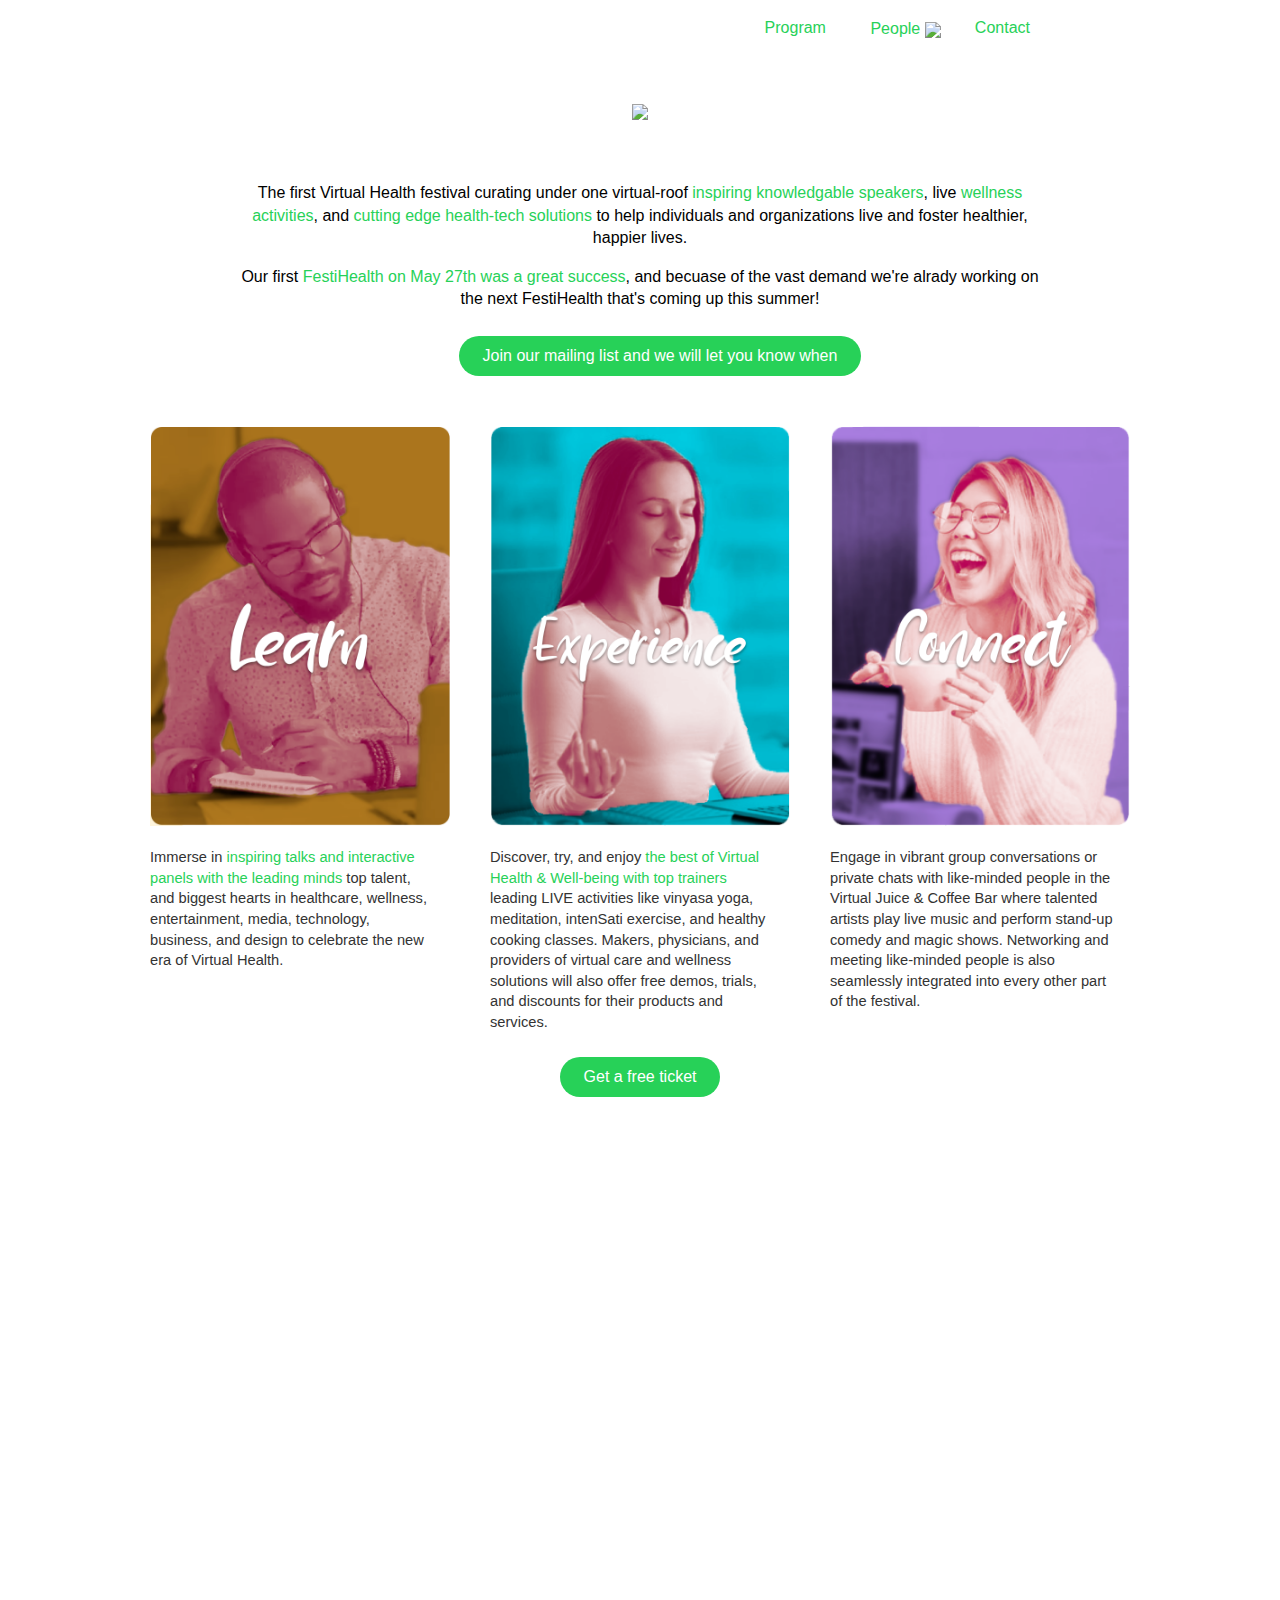
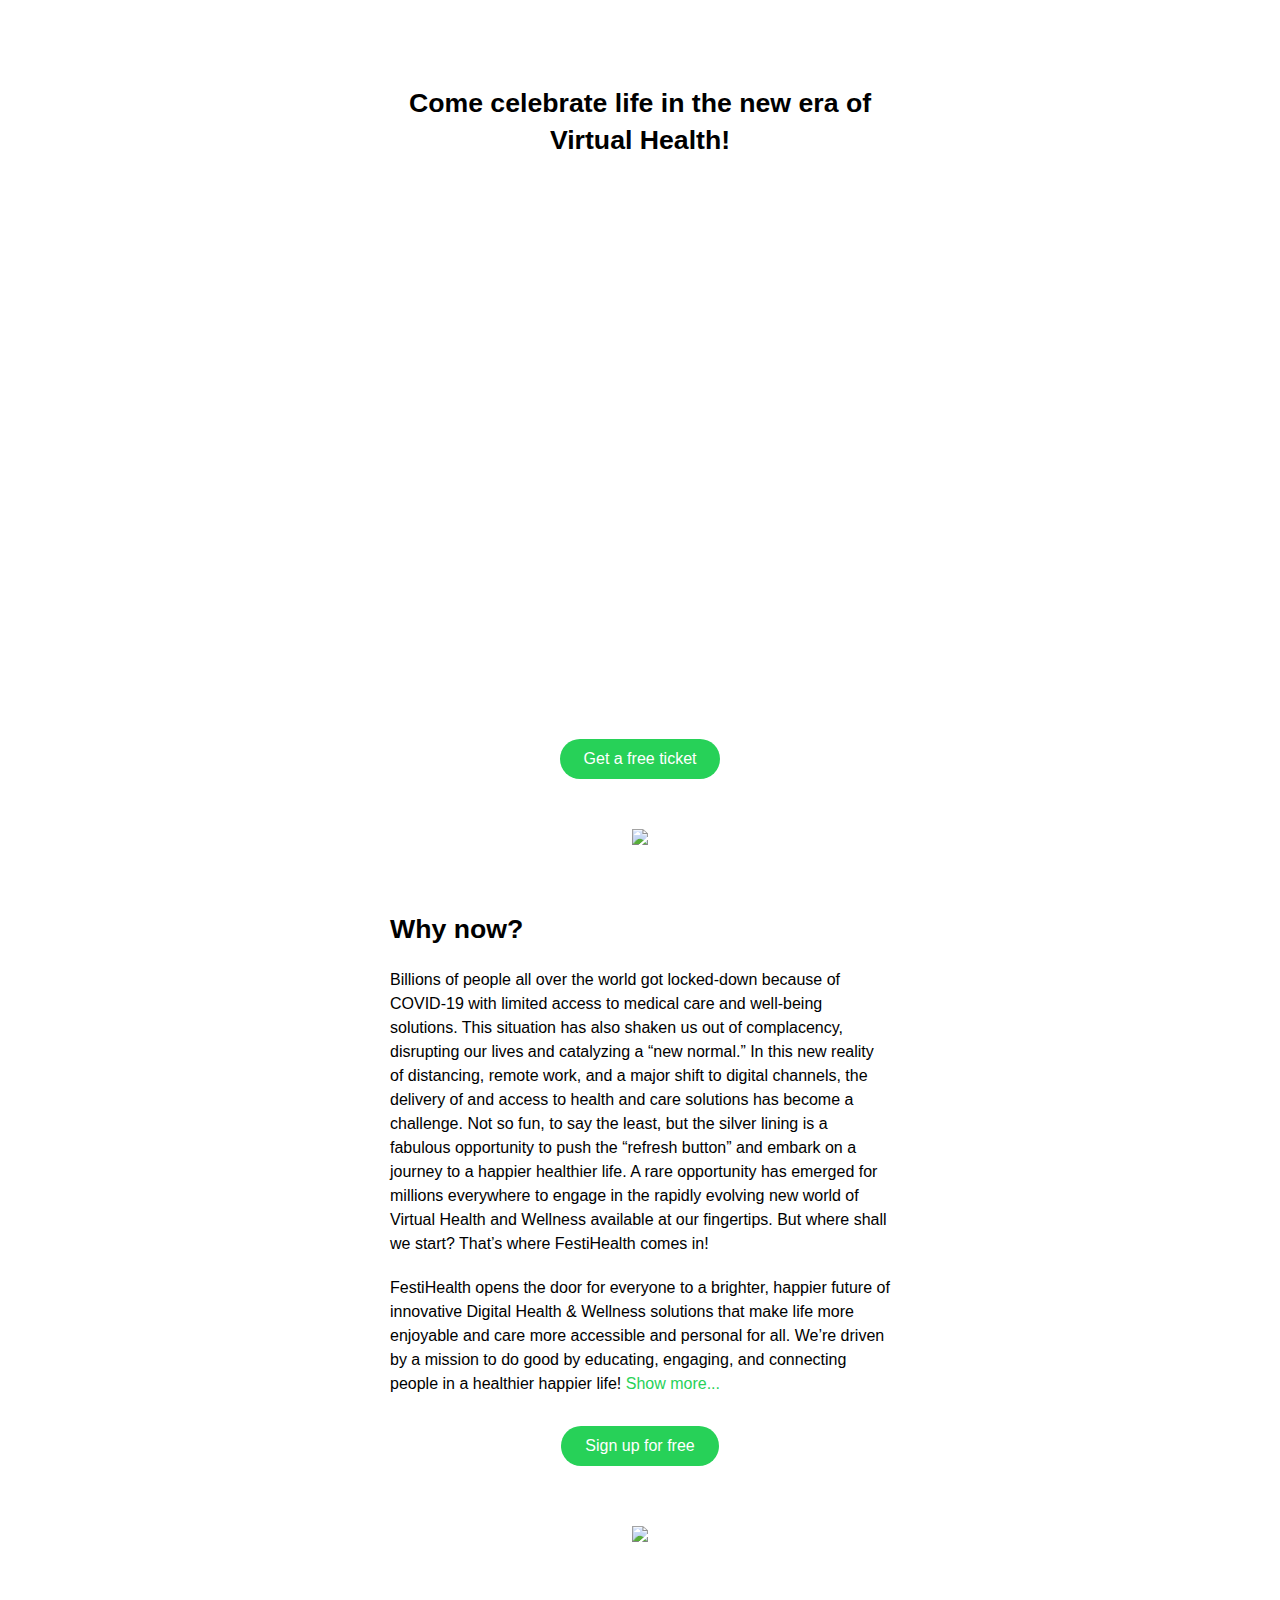
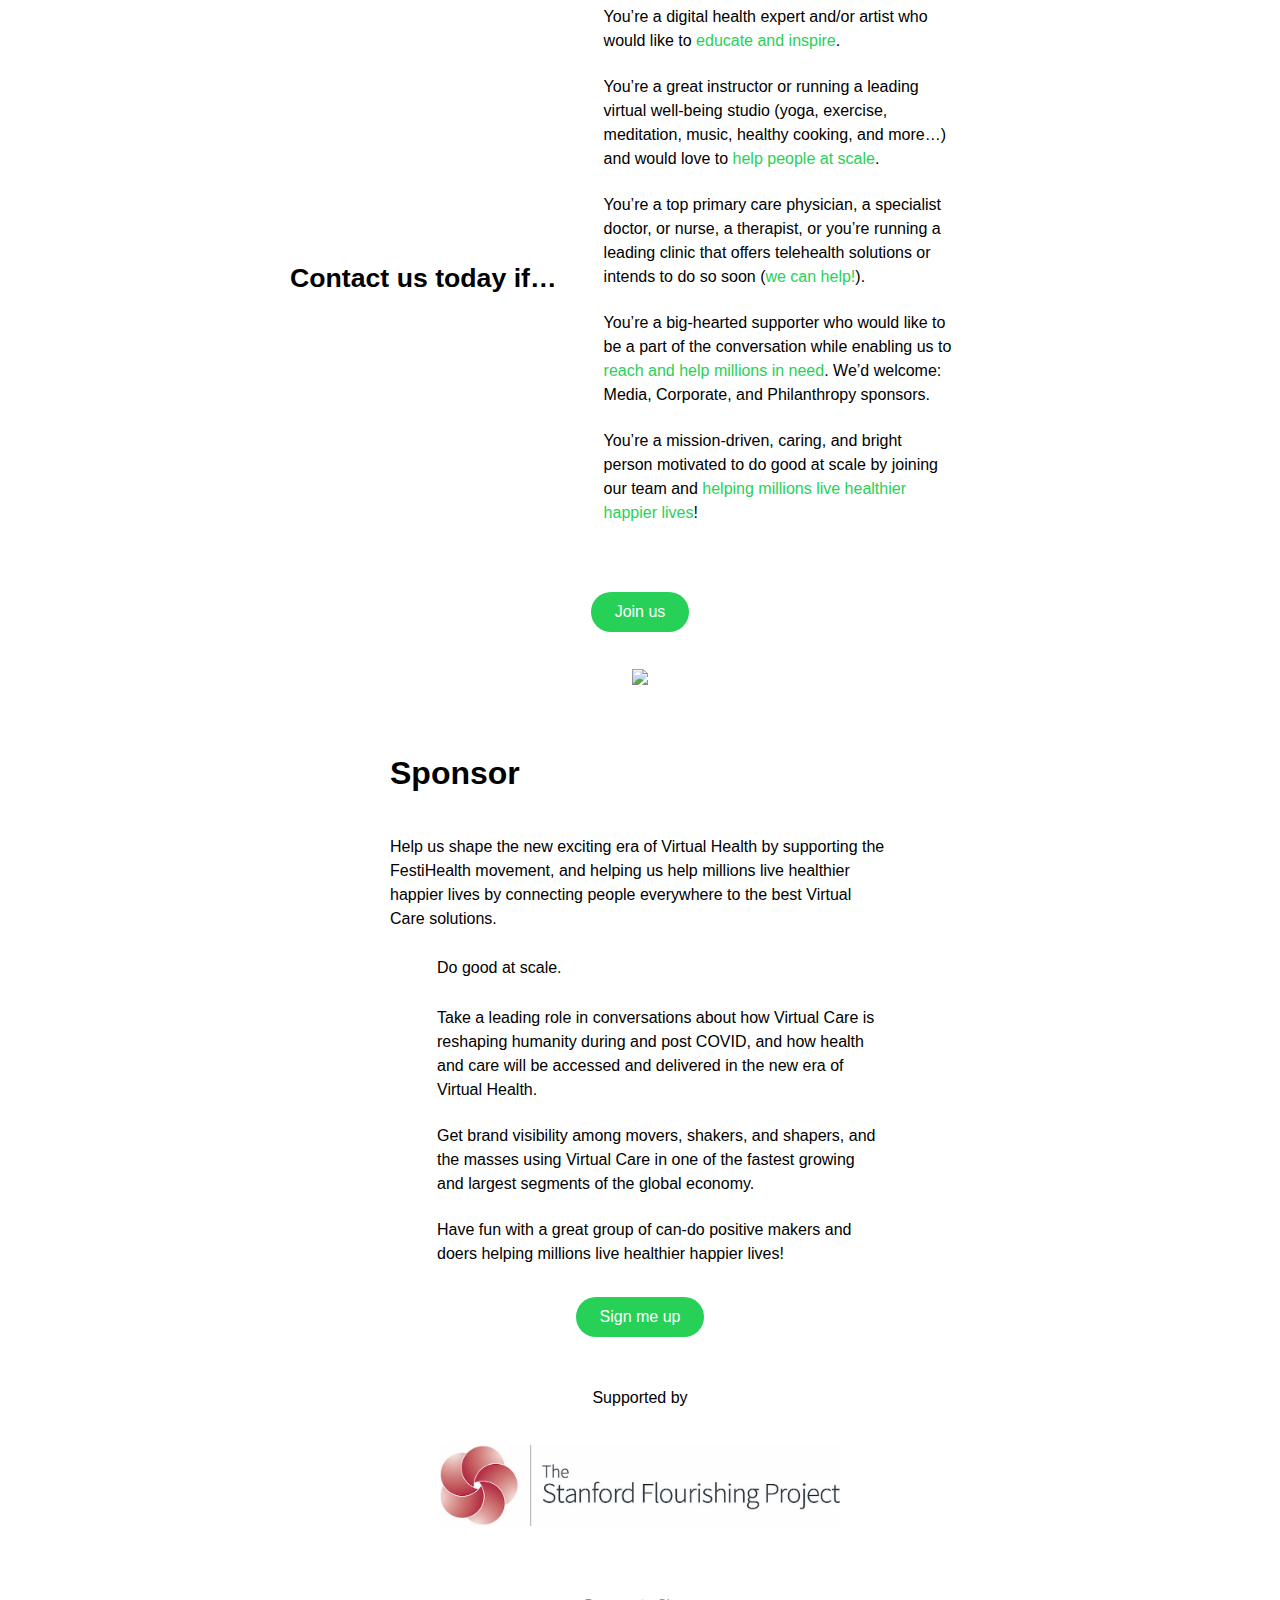
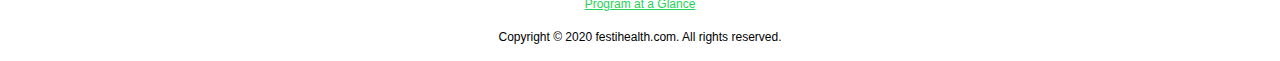
==== commit 38d368d5: "Merge branch 'master' into festi" ====
--- a/index.html
+++ b/index.html
@@ -10,7 +10,7 @@
     <link rel="icon" type="image/png" href="./assets/images/favicon.png">
     <meta property="og:title" content="Virtual Health Festival | Festihealth" />
     <meta property="og:description" content="Virtual Health Festival matching the best digital healthcare and wellness solutions to people who need them most for free!" />
-    <meta property="og:image" content="https://givelovegethelp.org/assets/images/festihealth.png" />
+    <meta property="og:image" content="https://festihealth.com/assets/images/festihealth.png" />
     <link rel="stylesheet" href="https://cdnjs.cloudflare.com/ajax/libs/font-awesome/4.7.0/css/font-awesome.min.css">
     <!-- Global site tag (gtag.js) - Google Analytics -->
     <script async src="https://www.googletagmanager.com/gtag/js?id=UA-166260385-1"></script>
@@ -289,7 +289,7 @@
             <div class="content-footer"></div>
         </div>
         <a class="programs" href="./agenda.html" role="button" tabindex="0" prefetch="false" rel="nofollow">Program at a Glance</a>
-        <div class="footer">Copyright © 2020 givelovegethelp.org. All rights reserved.</div>
+        <div class="footer">Copyright © 2020 festihealth.com. All rights reserved.</div>
     </div>
 </body>
 
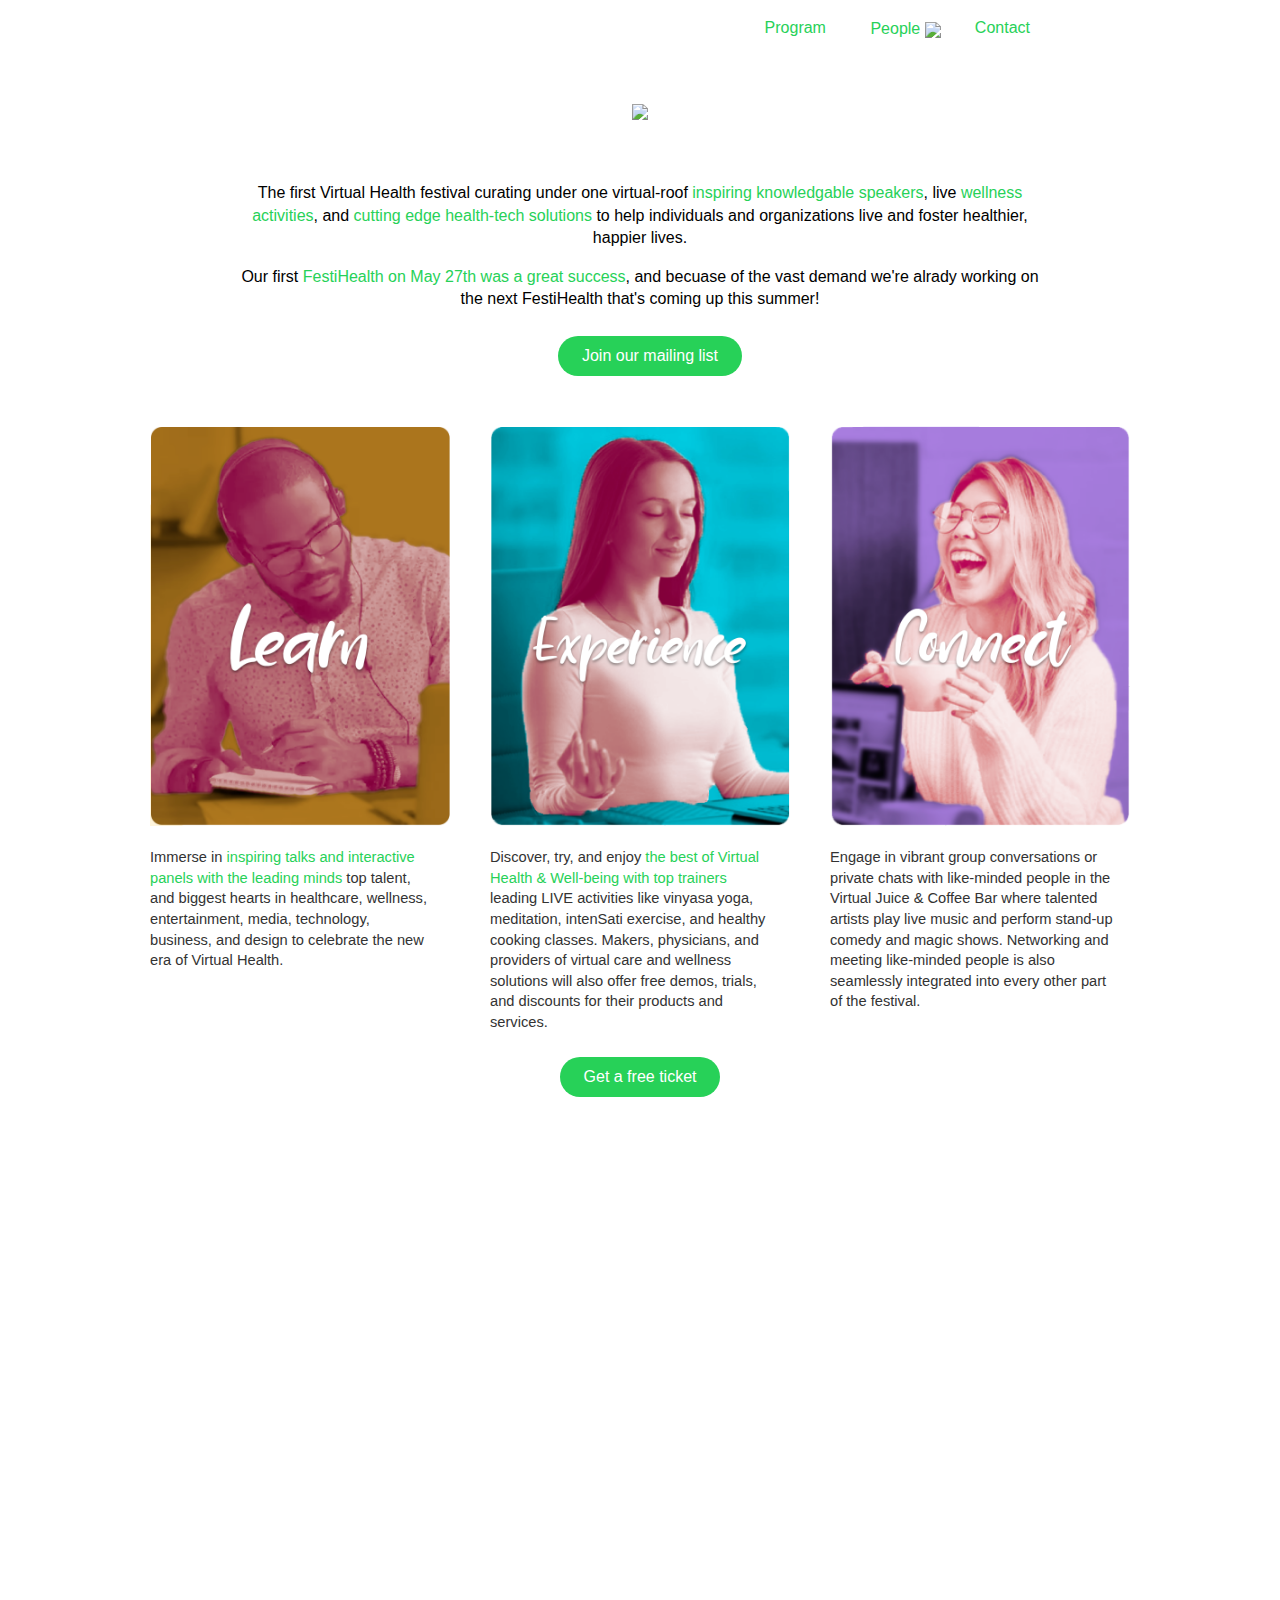
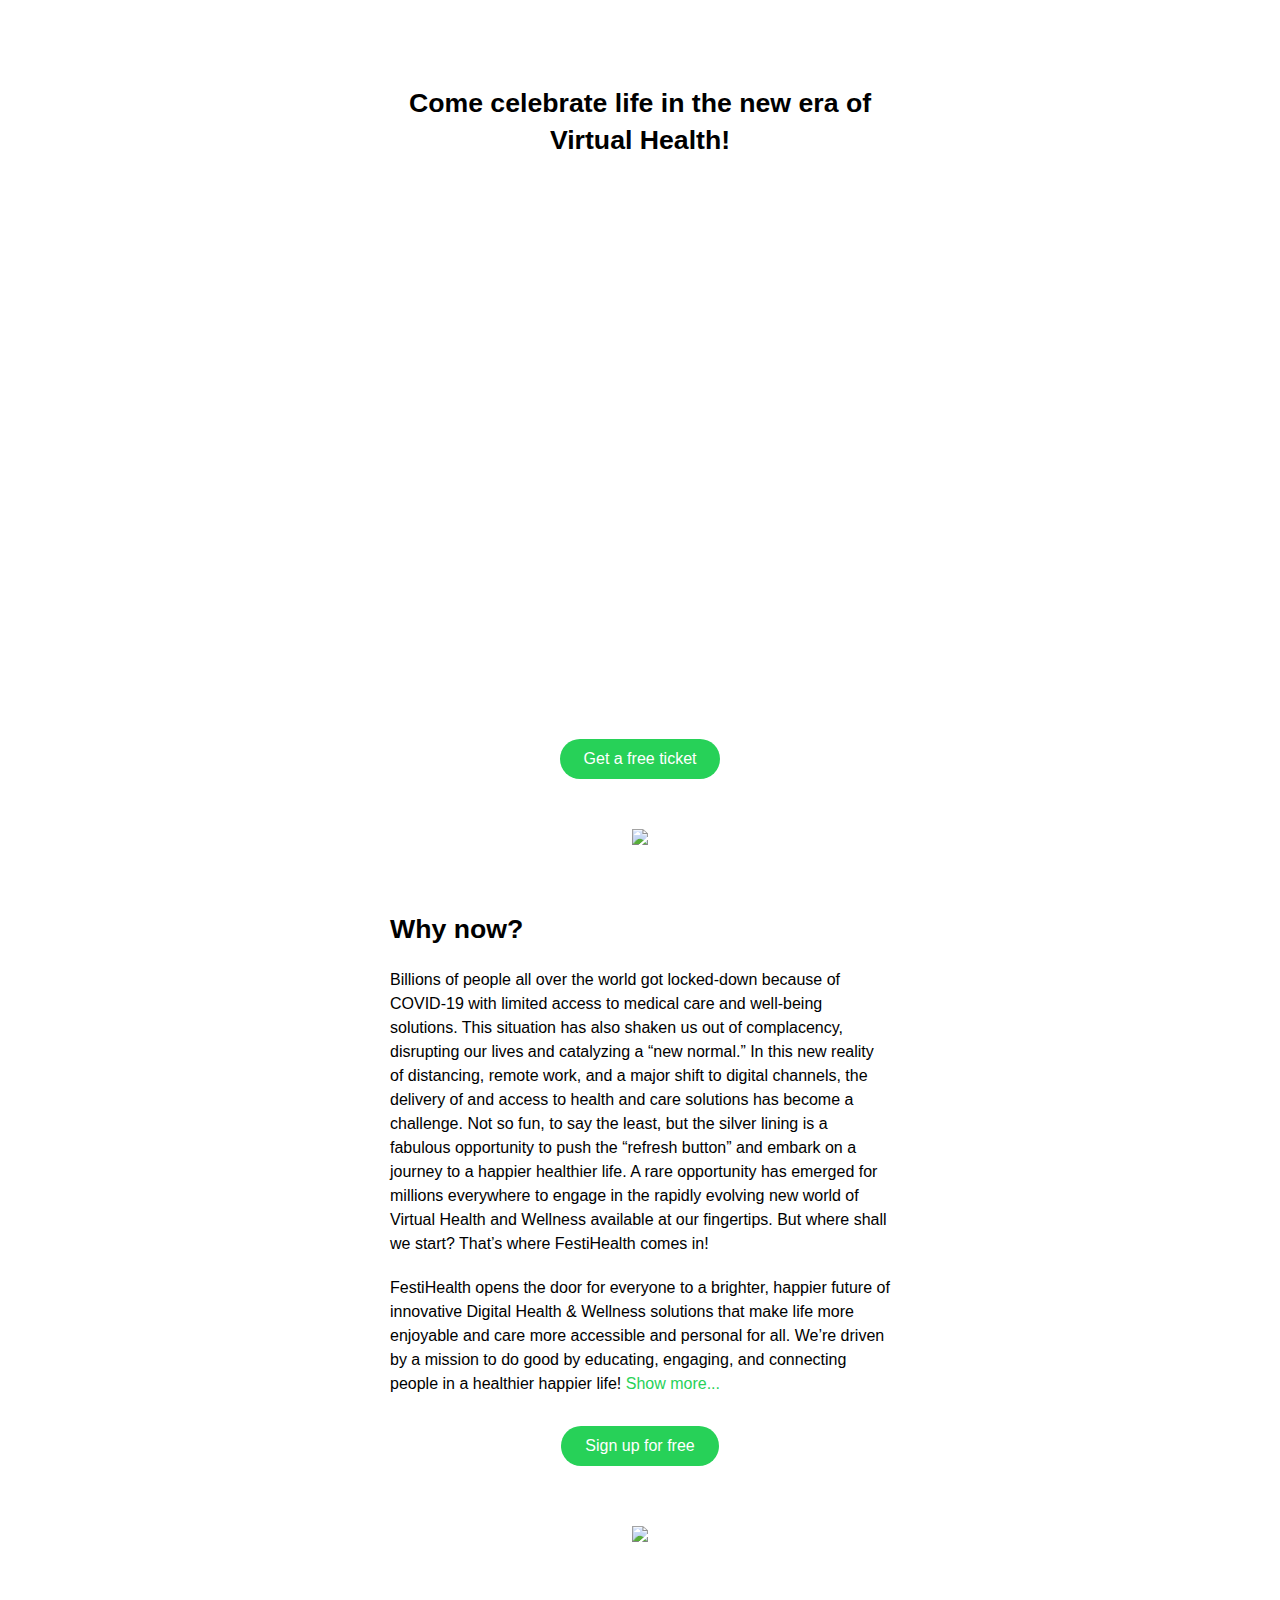
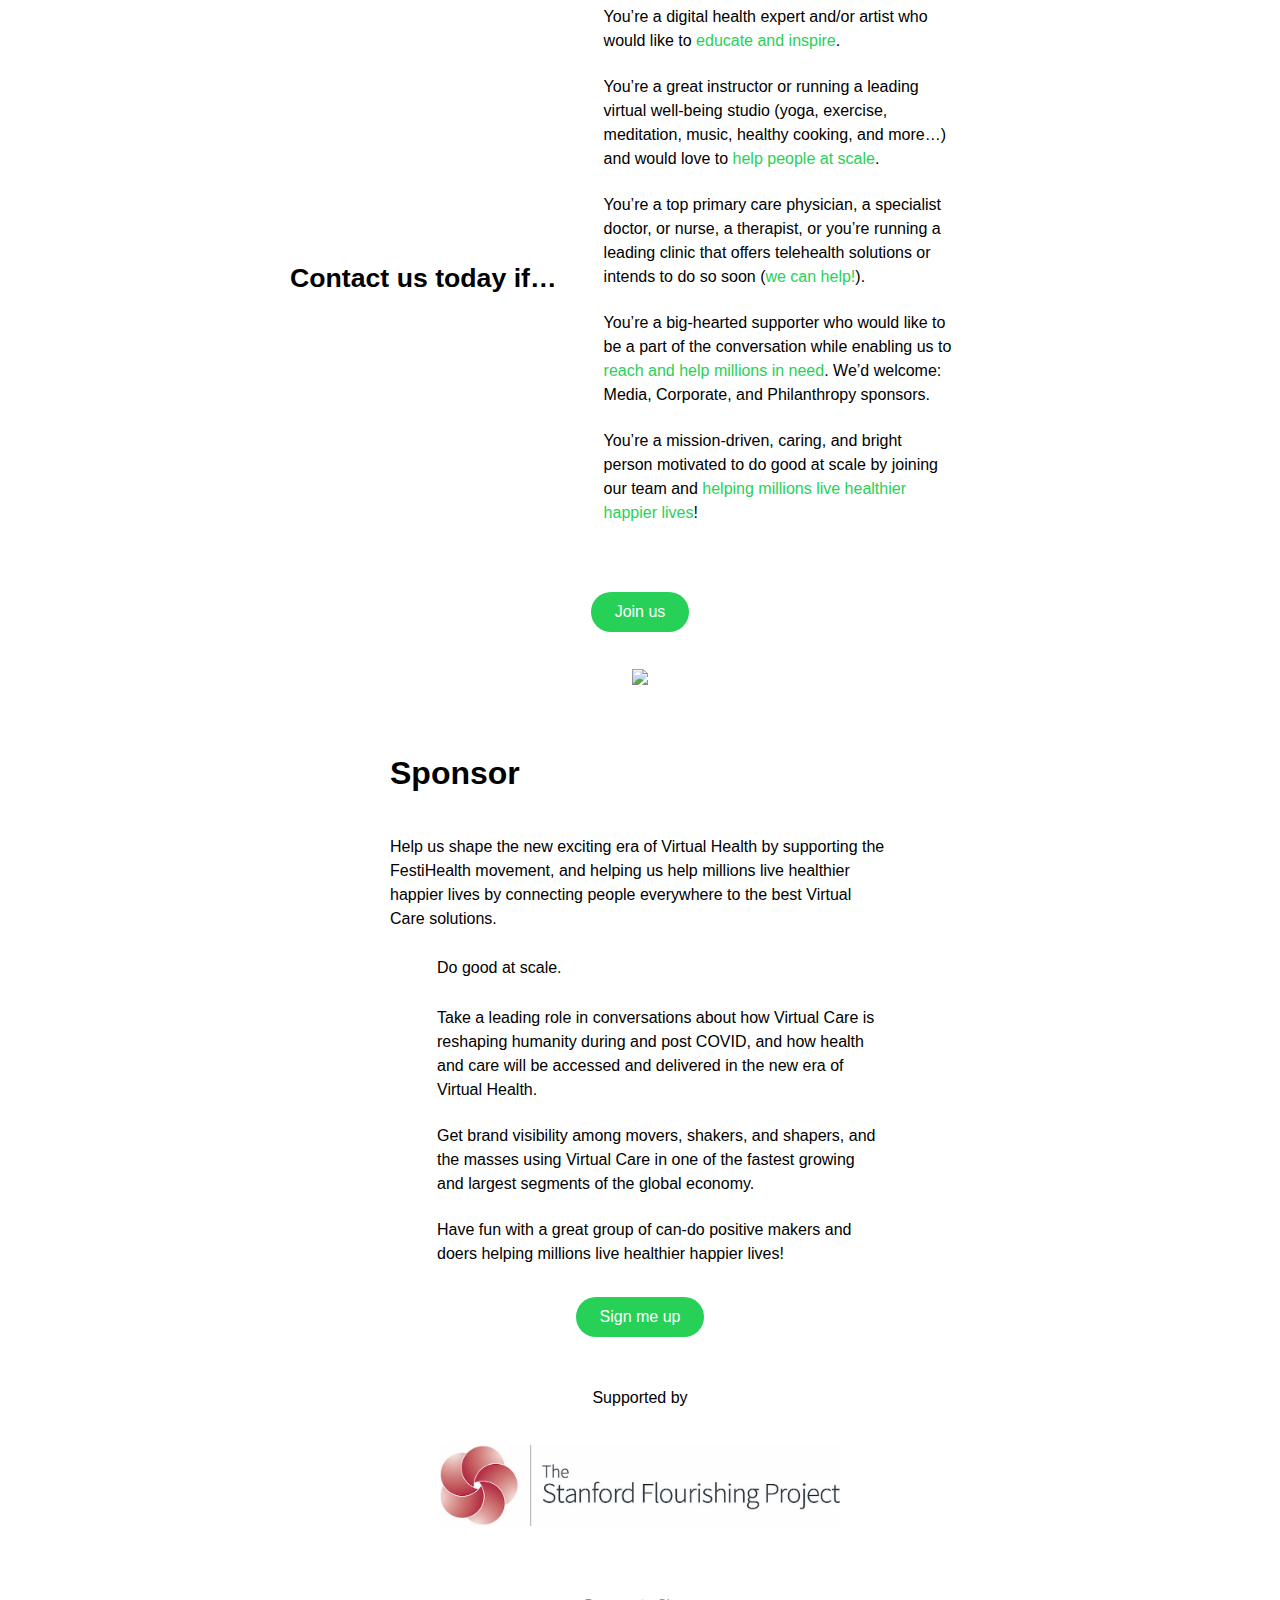
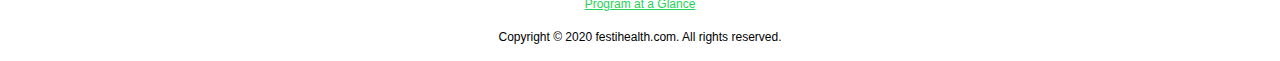
==== commit cb946afe: "Merge pull request #52 from festihealth2020/festi" ====
--- a/index.html
+++ b/index.html
@@ -134,12 +134,8 @@
                         </div>
                     </div>
                     <div style="margin: auto; width: max-content; align-items: baseline;">
-                        <p style="float: left; margin-right: 20px;">
-                        <div class="cta" style="float: right;">
-
-                        </div>
                         <span style="margin-left: 20px;">
-                            <a id="sign-up-for-free" class="btn btnBlue cta" role="button" tabindex="0" href="https://docs.google.com/forms/d/e/1FAIpQLScAIKxaj8QeJ4I9P4JQtum0NKjnvHzXcSsnecOBOVE-RskdNg/viewform?vc=0&c=0&w=1">Join our mailing list and we will let you know when</a>
+                            <a id="sign-up-for-free" class="btn btnBlue cta" role="button" tabindex="0" href="https://docs.google.com/forms/d/e/1FAIpQLScAIKxaj8QeJ4I9P4JQtum0NKjnvHzXcSsnecOBOVE-RskdNg/viewform?vc=0&c=0&w=1">Join our mailing list</a>
                         </span>
                     </div>
                     <div class="carousel_container_main">
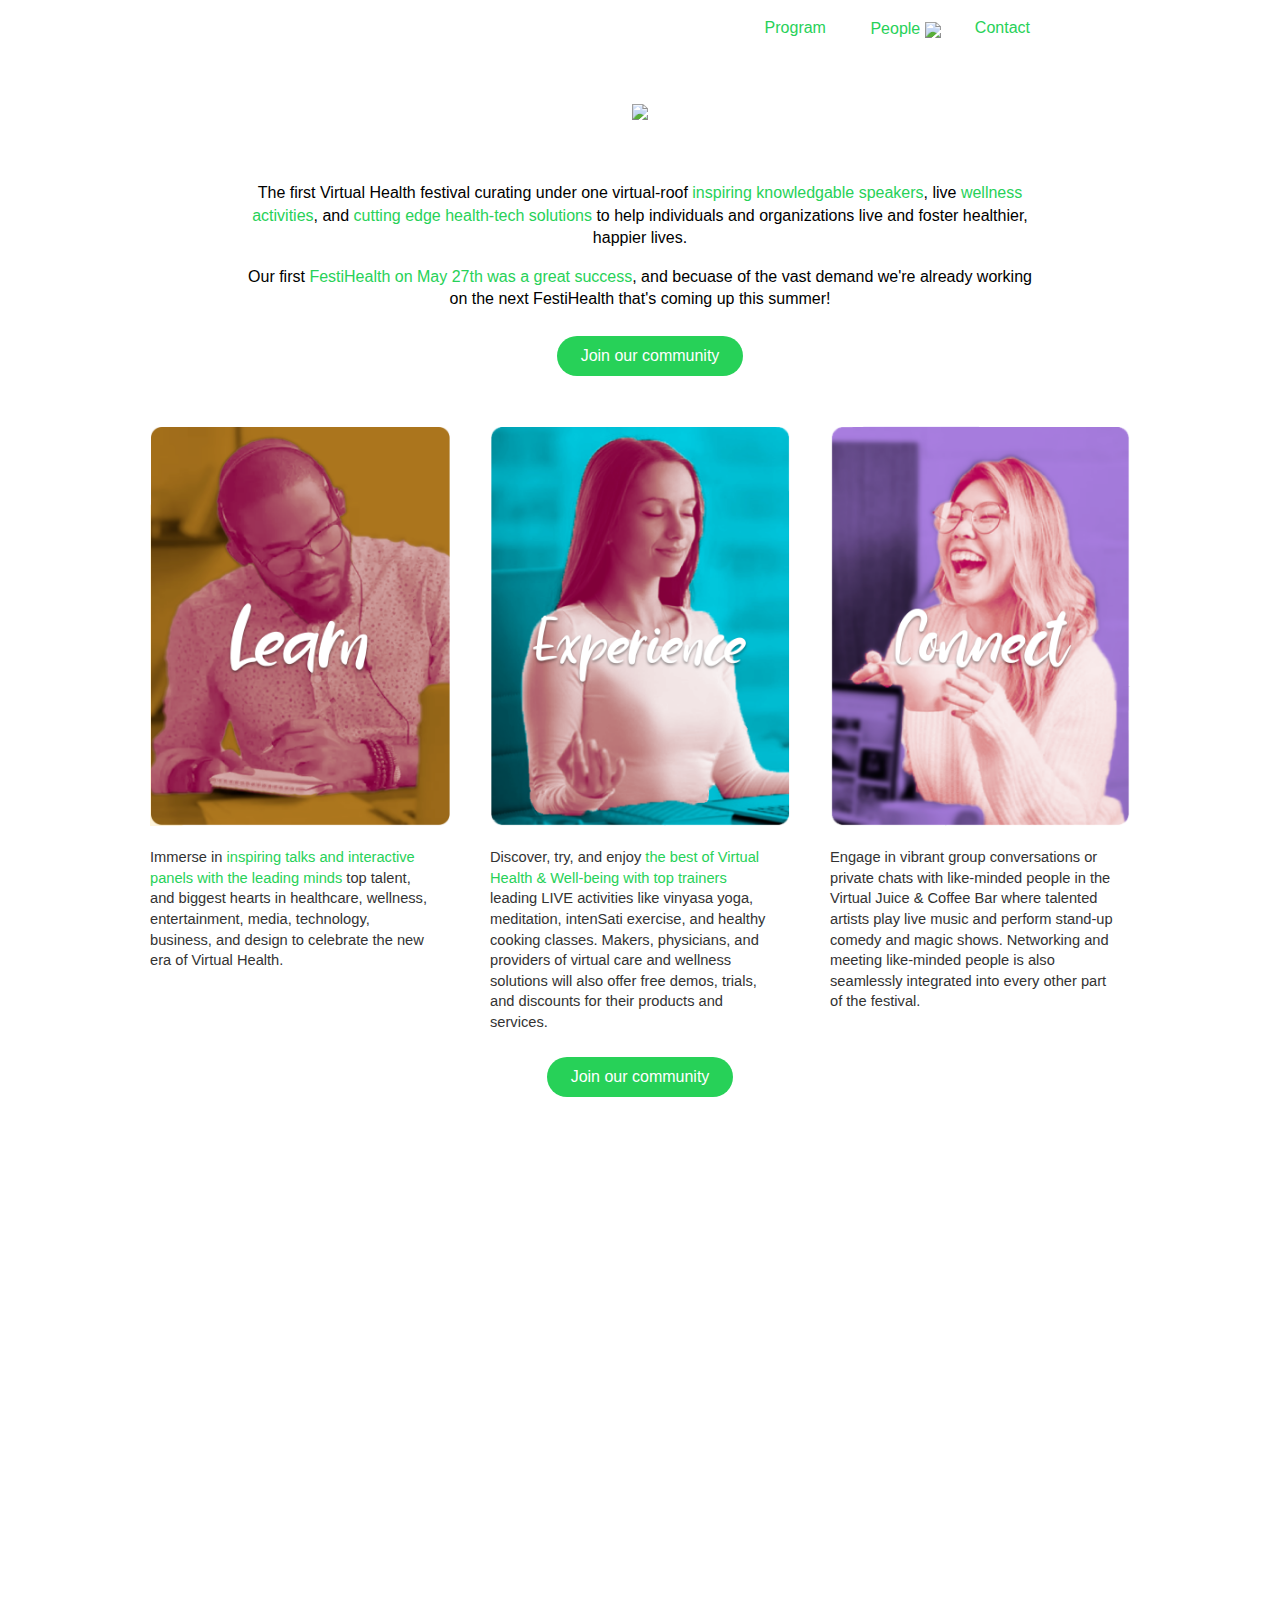
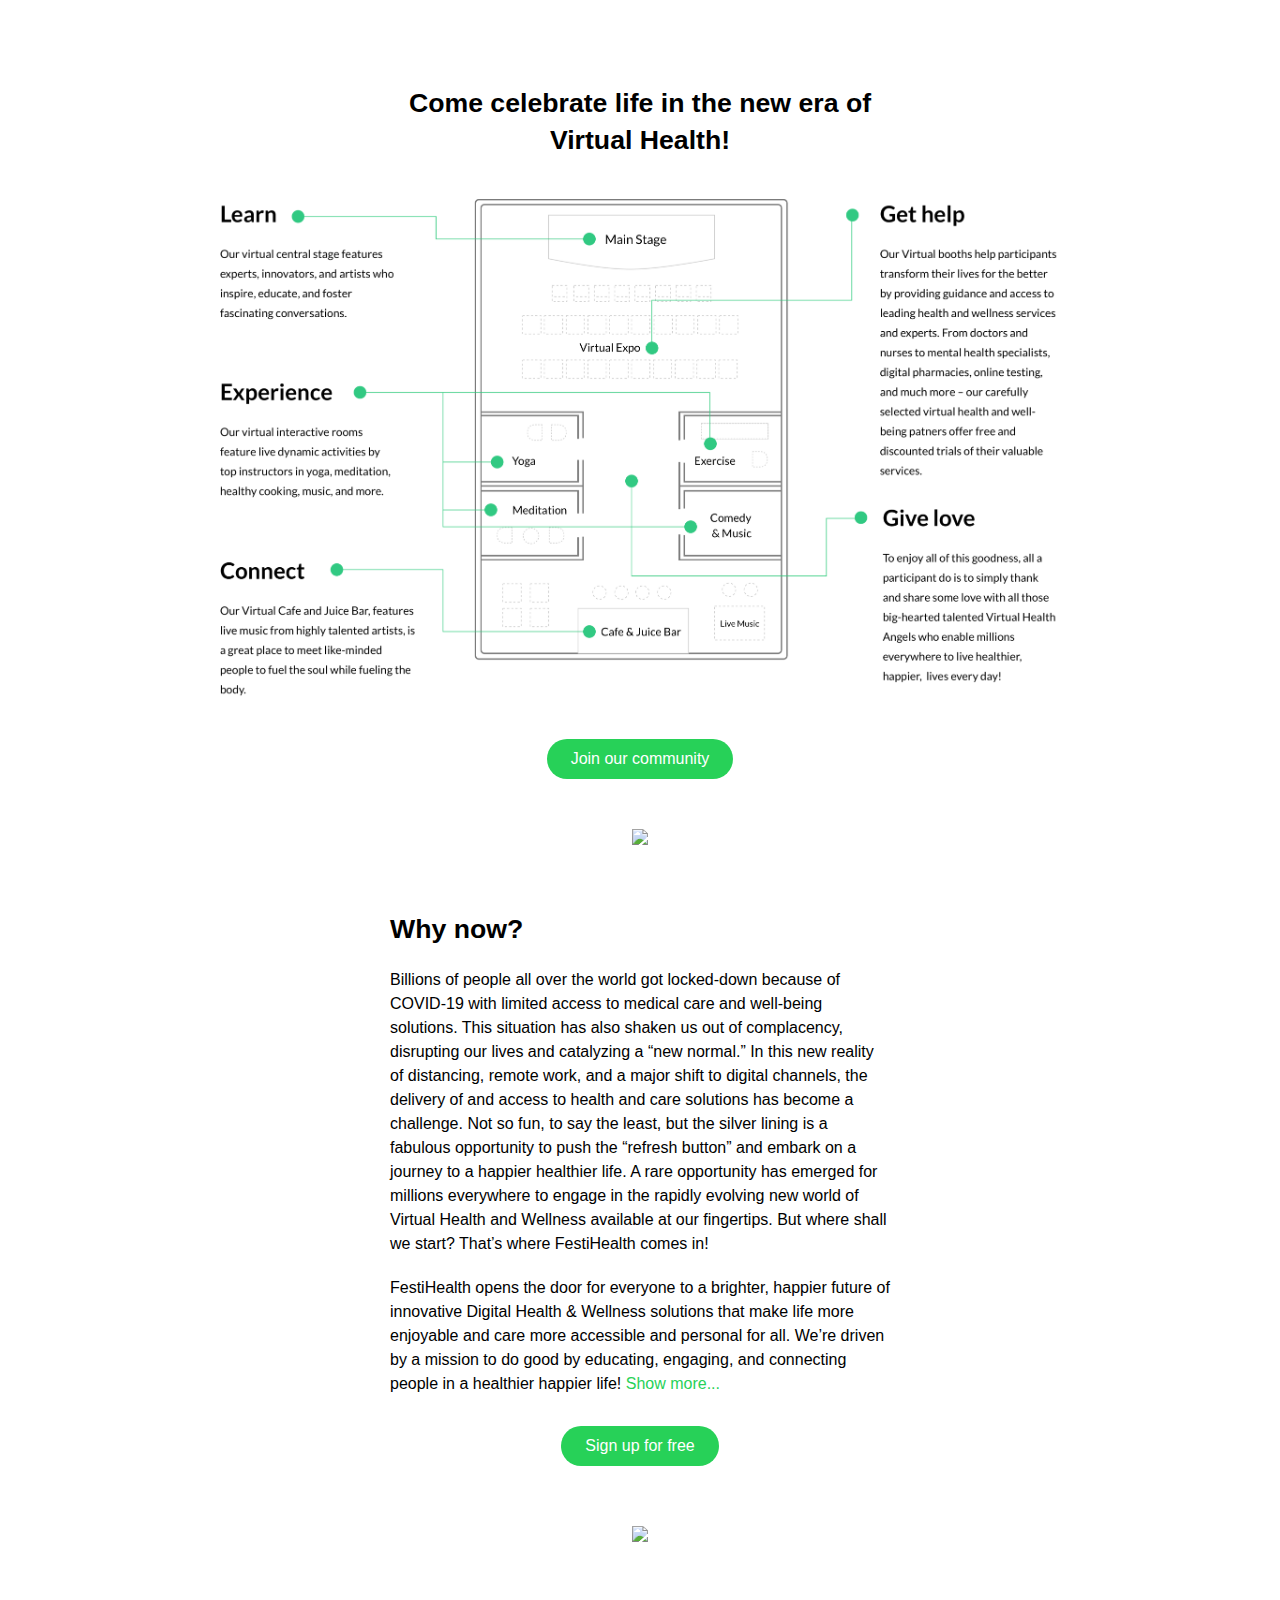
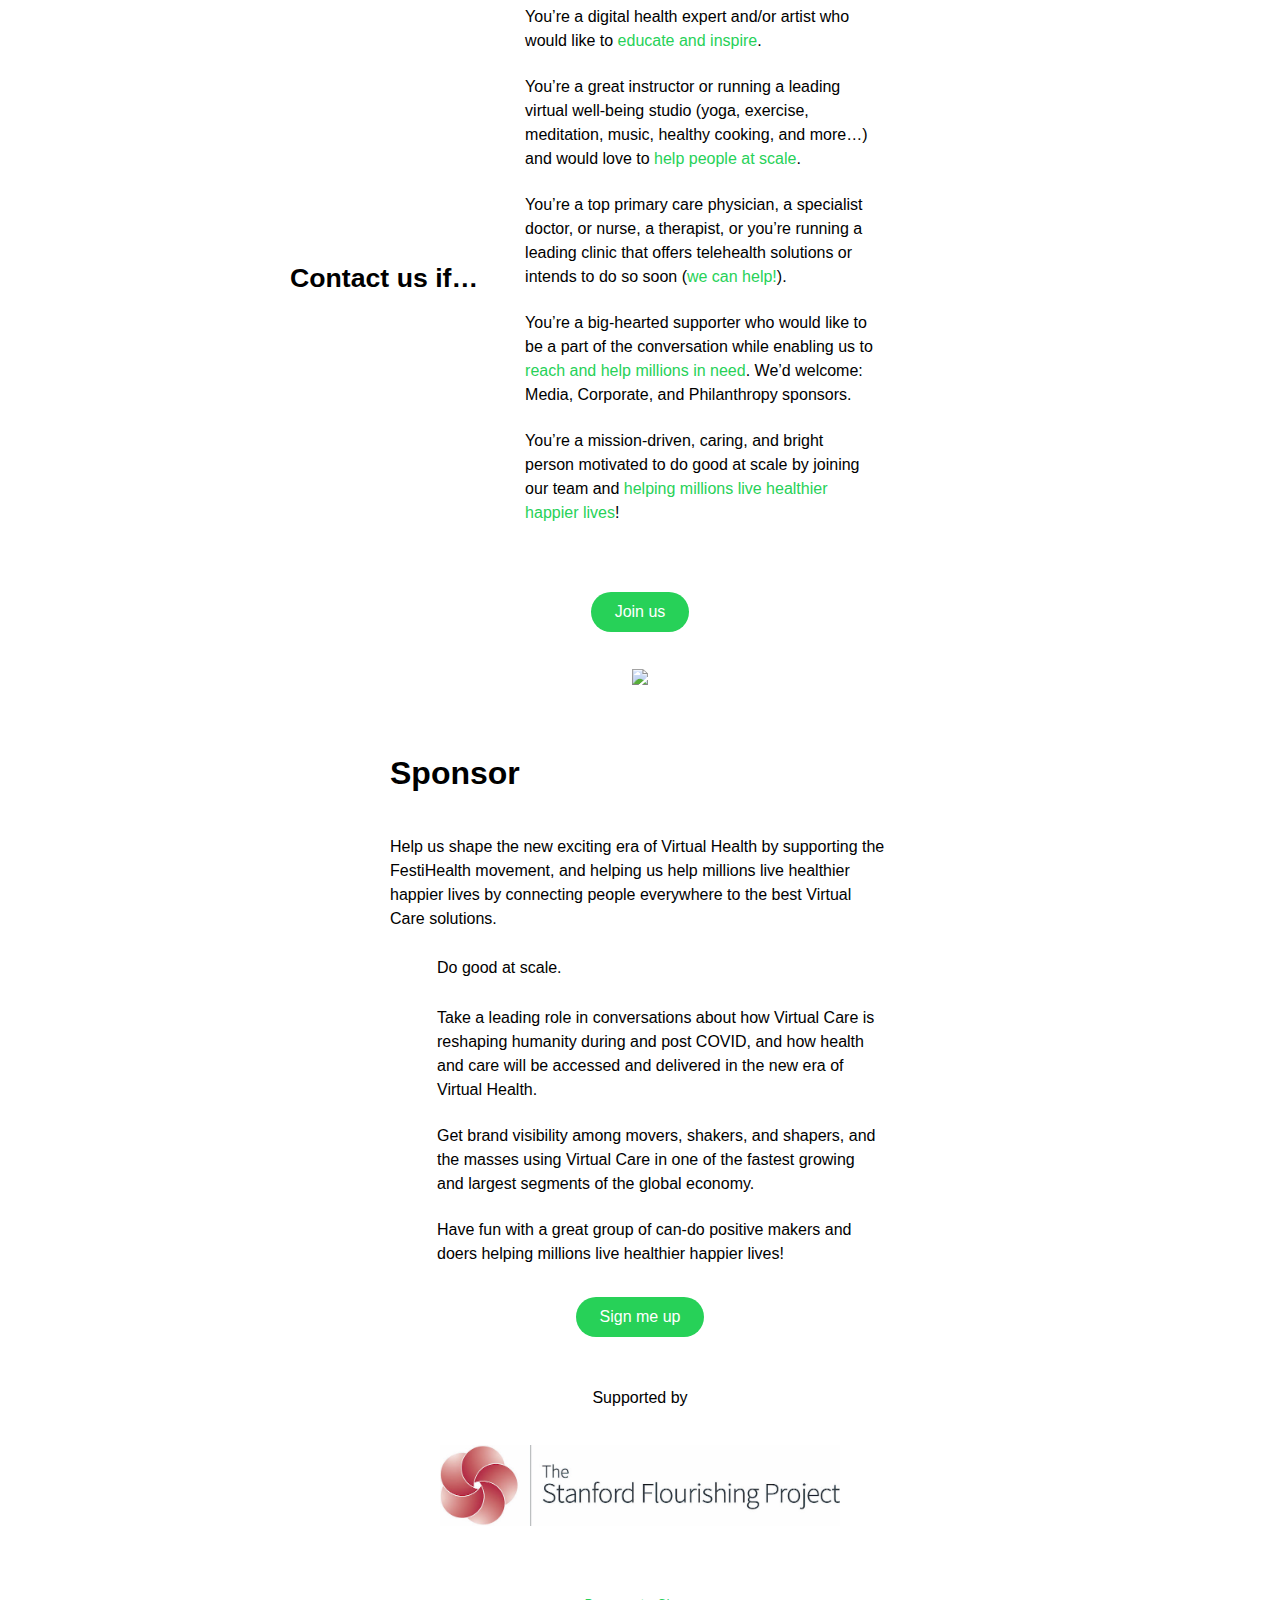
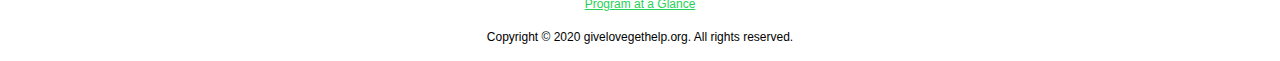
==== commit 7436f29a: "update copy and assets" ====
--- a/index.html
+++ b/index.html
@@ -10,7 +10,7 @@
     <link rel="icon" type="image/png" href="./assets/images/favicon.png">
     <meta property="og:title" content="Virtual Health Festival | Festihealth" />
     <meta property="og:description" content="Virtual Health Festival matching the best digital healthcare and wellness solutions to people who need them most for free!" />
-    <meta property="og:image" content="https://festihealth.com/assets/images/festihealth.png" />
+    <meta property="og:image" content="https://givelovegethelp.org/assets/images/festihealth.png" />
     <link rel="stylesheet" href="https://cdnjs.cloudflare.com/ajax/libs/font-awesome/4.7.0/css/font-awesome.min.css">
     <!-- Global site tag (gtag.js) - Google Analytics -->
     <script async src="https://www.googletagmanager.com/gtag/js?id=UA-166260385-1"></script>
@@ -130,12 +130,12 @@
                     <div class="overlayContent">
                         <div class="container">
                             <p class="margin-small">The first Virtual Health festival curating under one virtual-roof <a href="./partners.html#speakers">inspiring knowledgable speakers</a>, live <a href="./partners.html#activities">wellness activities</a>, and <a href="./partners.html#partners">cutting edge health-tech solutions</a> to help individuals and organizations live and foster healthier, happier lives.</p>
-                            <p class="margin-small">Our first <a href="https://medium.com/@rongutman_33441/from-struggling-with-a-virus-to-celebrating-life-at-is-virtual-best-bf9a446ba726?source=friends_link&sk=fc103e7824af436722dc284c2db41da6">FestiHealth on May 27th was a great success</a>, and becuase of the vast demand we're alrady working on the next FestiHealth that's coming up this summer!</p>
+                            <p class="margin-small">Our first <a href="https://medium.com/@rongutman_33441/from-struggling-with-a-virus-to-celebrating-life-at-is-virtual-best-bf9a446ba726?source=friends_link&sk=fc103e7824af436722dc284c2db41da6">FestiHealth on May 27th was a great success</a>, and becuase of the vast demand we're already working on the next FestiHealth that's coming up this summer!</p>
                         </div>
                     </div>
                     <div style="margin: auto; width: max-content; align-items: baseline;">
                         <span style="margin-left: 20px;">
-                            <a id="sign-up-for-free" class="btn btnBlue cta" role="button" tabindex="0" href="https://docs.google.com/forms/d/e/1FAIpQLScAIKxaj8QeJ4I9P4JQtum0NKjnvHzXcSsnecOBOVE-RskdNg/viewform?vc=0&c=0&w=1">Join our mailing list</a>
+                            <a id="sign-up-for-free" class="btn btnBlue cta" role="button" tabindex="0" href="https://docs.google.com/forms/d/e/1FAIpQLScAIKxaj8QeJ4I9P4JQtum0NKjnvHzXcSsnecOBOVE-RskdNg/viewform?vc=0&c=0&w=1">Join our community</a>
                         </span>
                     </div>
                     <div class="carousel_container_main">
@@ -155,7 +155,7 @@
                     </div>
                     <div class="cta">
                         <span>
-                            <a class="btn btnBlue" role="button" tabindex="0" href="https://docs.google.com/forms/d/e/1FAIpQLScAIKxaj8QeJ4I9P4JQtum0NKjnvHzXcSsnecOBOVE-RskdNg/viewform?vc=0&c=0&w=1">Get a free ticket</a>
+                            <a class="btn btnBlue" role="button" tabindex="0" href="https://docs.google.com/forms/d/e/1FAIpQLScAIKxaj8QeJ4I9P4JQtum0NKjnvHzXcSsnecOBOVE-RskdNg/viewform?vc=0&c=0&w=1">Join our community</a>
                         </span>
                     </div>
                     <div class="heroBg mac"></div>
@@ -168,7 +168,7 @@
                 </div>
                 <div class="cta">
                     <span >
-                        <a class="btn btnBlue" role="button" tabindex="0" href="https://docs.google.com/forms/d/e/1FAIpQLScAIKxaj8QeJ4I9P4JQtum0NKjnvHzXcSsnecOBOVE-RskdNg/viewform?vc=0&c=0&w=1">Get a free ticket</a>
+                        <a class="btn btnBlue" role="button" tabindex="0" href="https://docs.google.com/forms/d/e/1FAIpQLScAIKxaj8QeJ4I9P4JQtum0NKjnvHzXcSsnecOBOVE-RskdNg/viewform?vc=0&c=0&w=1">Join our community</a>
                     </span>
                 </div>
                 <div class="heroImage discussion">
@@ -208,7 +208,7 @@
                 </div>
                 <div class="join-us" id="contact">
                     <div class="left anchor" id="leftContainer">
-                        <h1>Contact us today if…</h1>
+                        <h1>Contact us if…</h1>
                     </div>
                     <div class="right">
                         <table class="listContainer" id="contact-us-table">
@@ -285,7 +285,7 @@
             <div class="content-footer"></div>
         </div>
         <a class="programs" href="./agenda.html" role="button" tabindex="0" prefetch="false" rel="nofollow">Program at a Glance</a>
-        <div class="footer">Copyright © 2020 festihealth.com. All rights reserved.</div>
+        <div class="footer">Copyright © 2020 givelovegethelp.org. All rights reserved.</div>
     </div>
 </body>
 
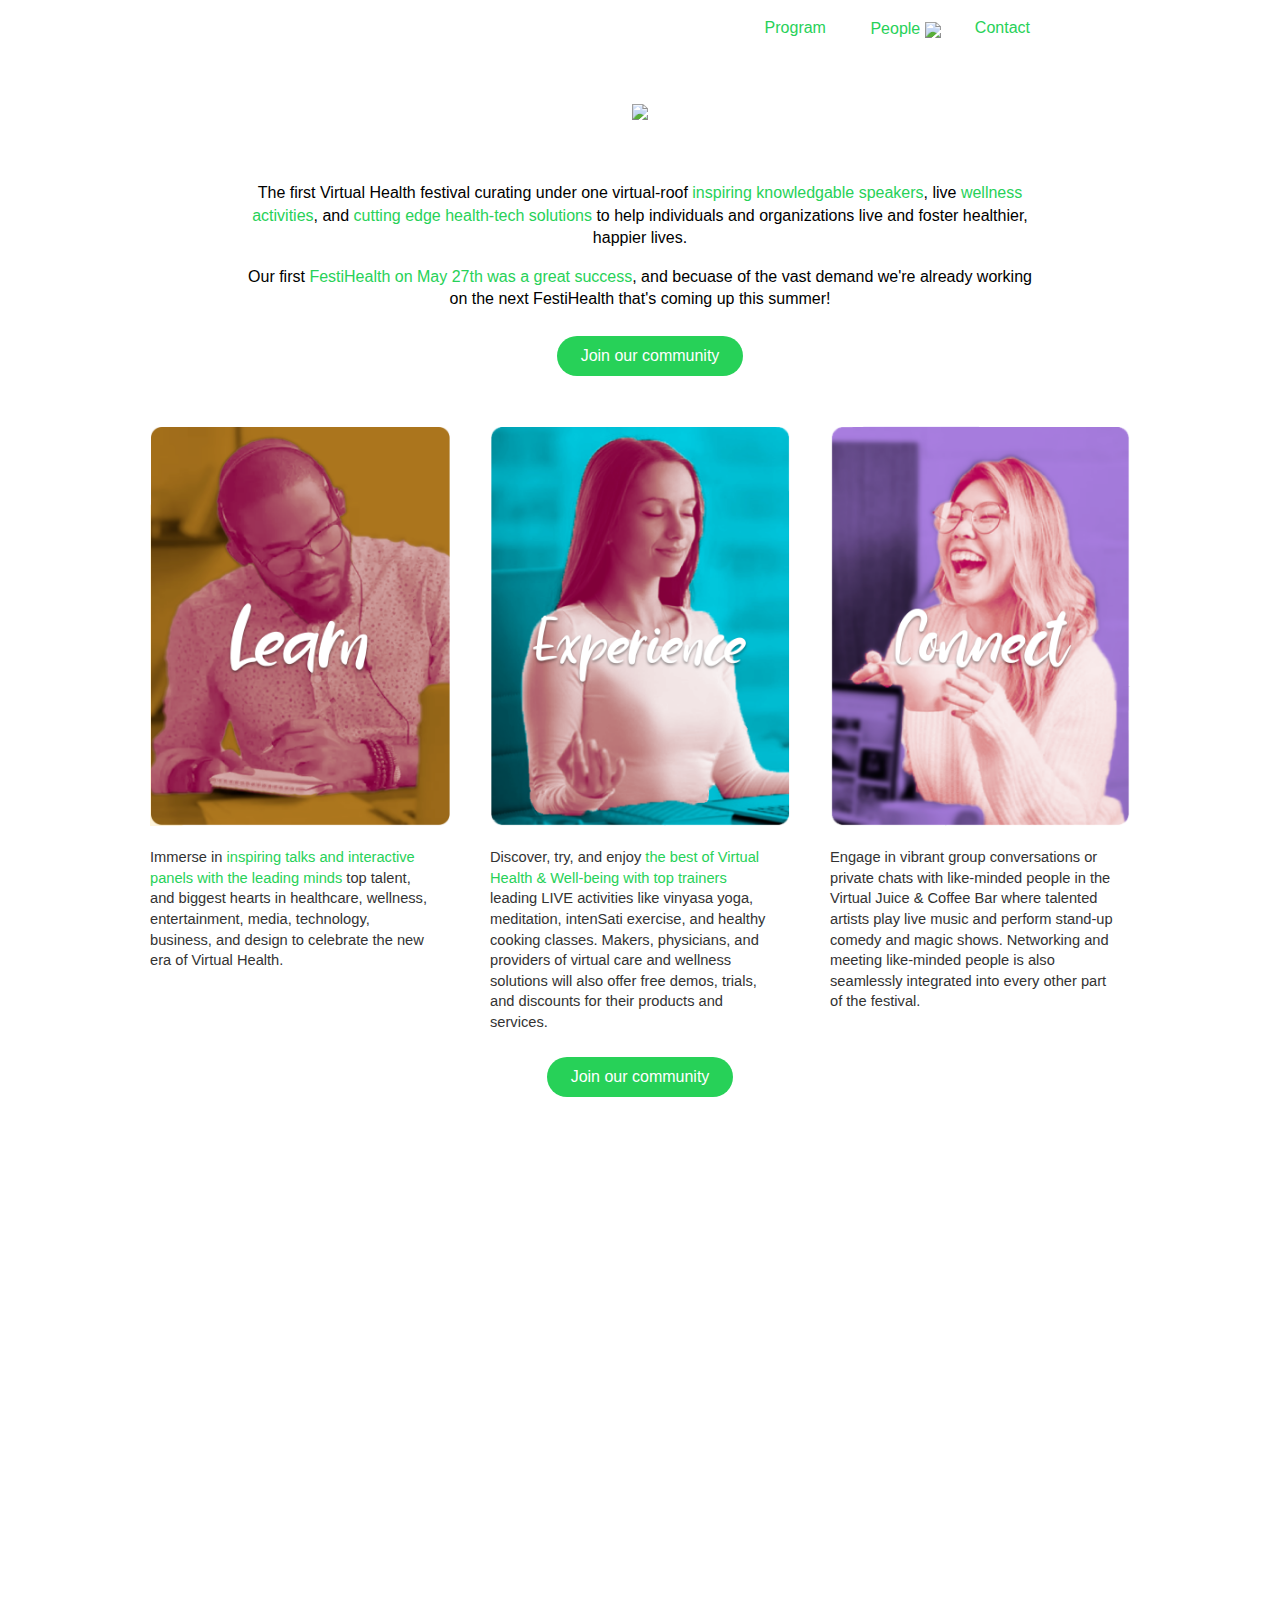
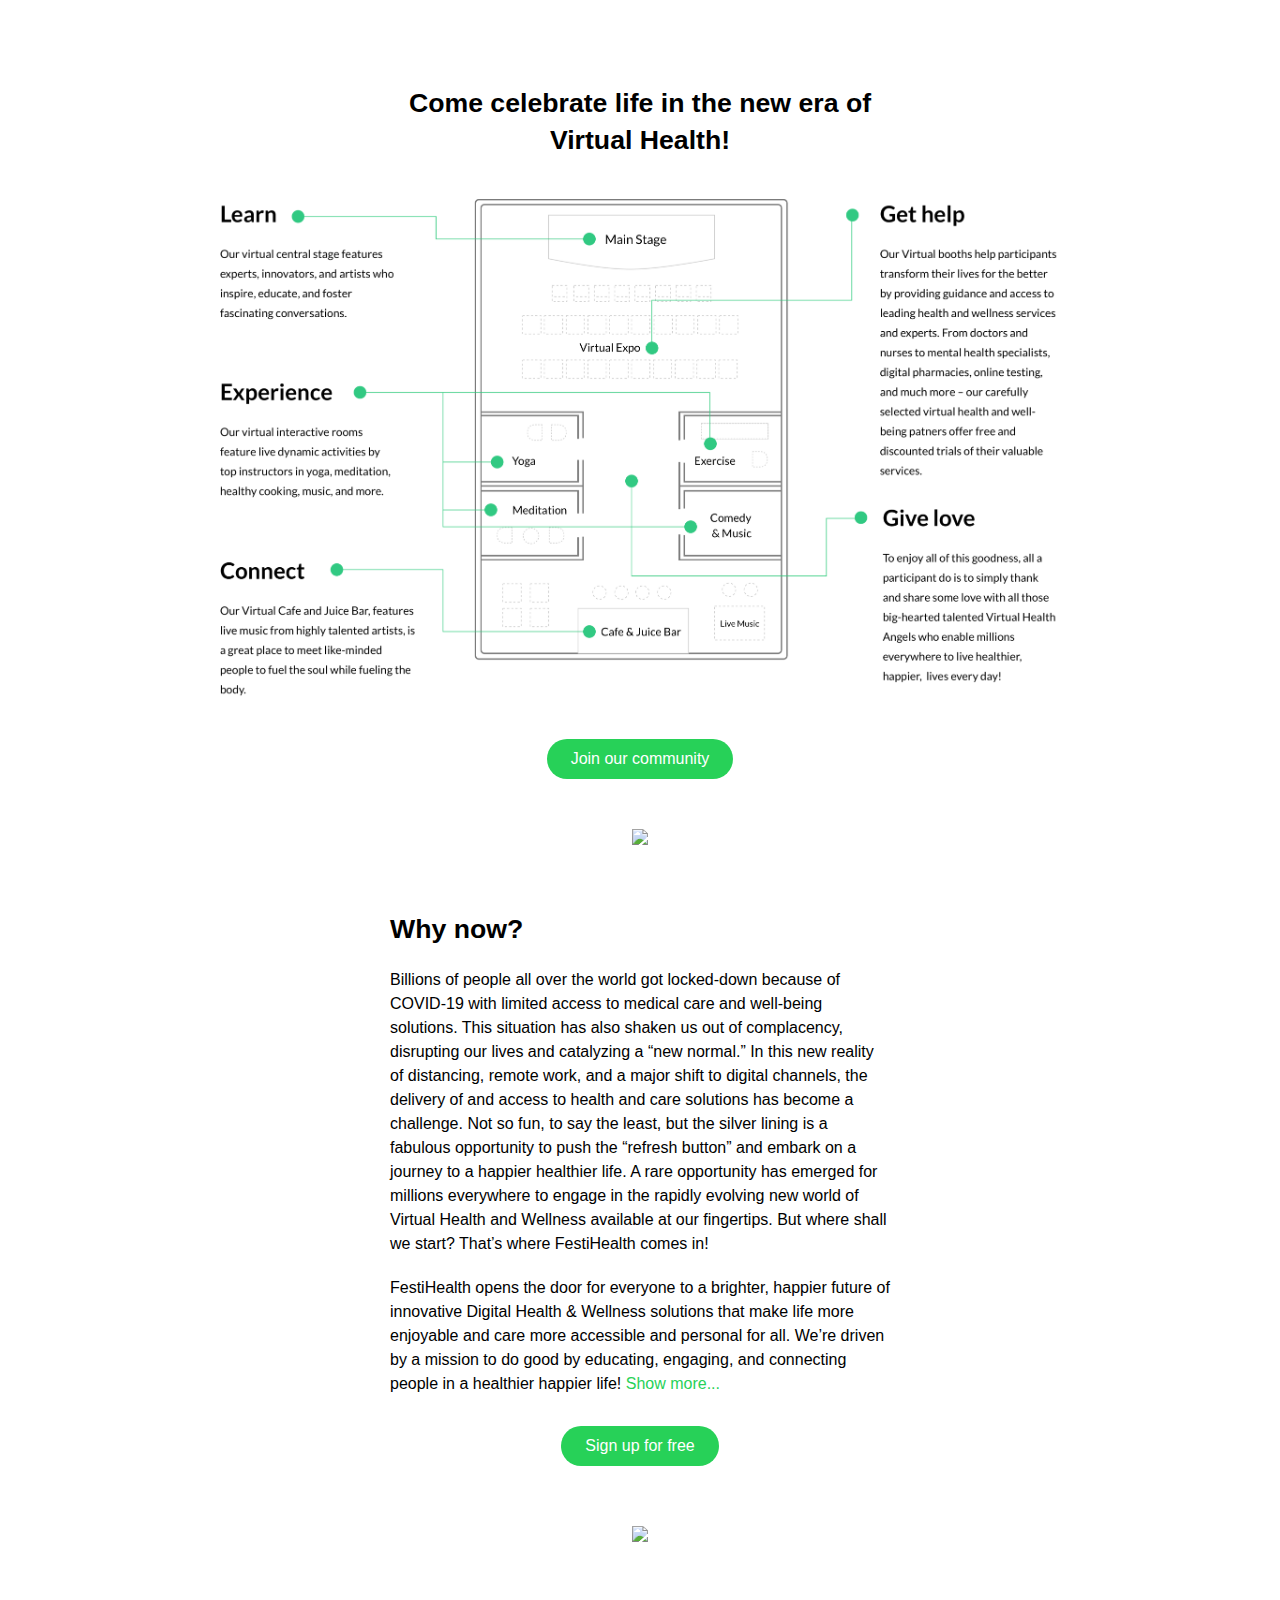
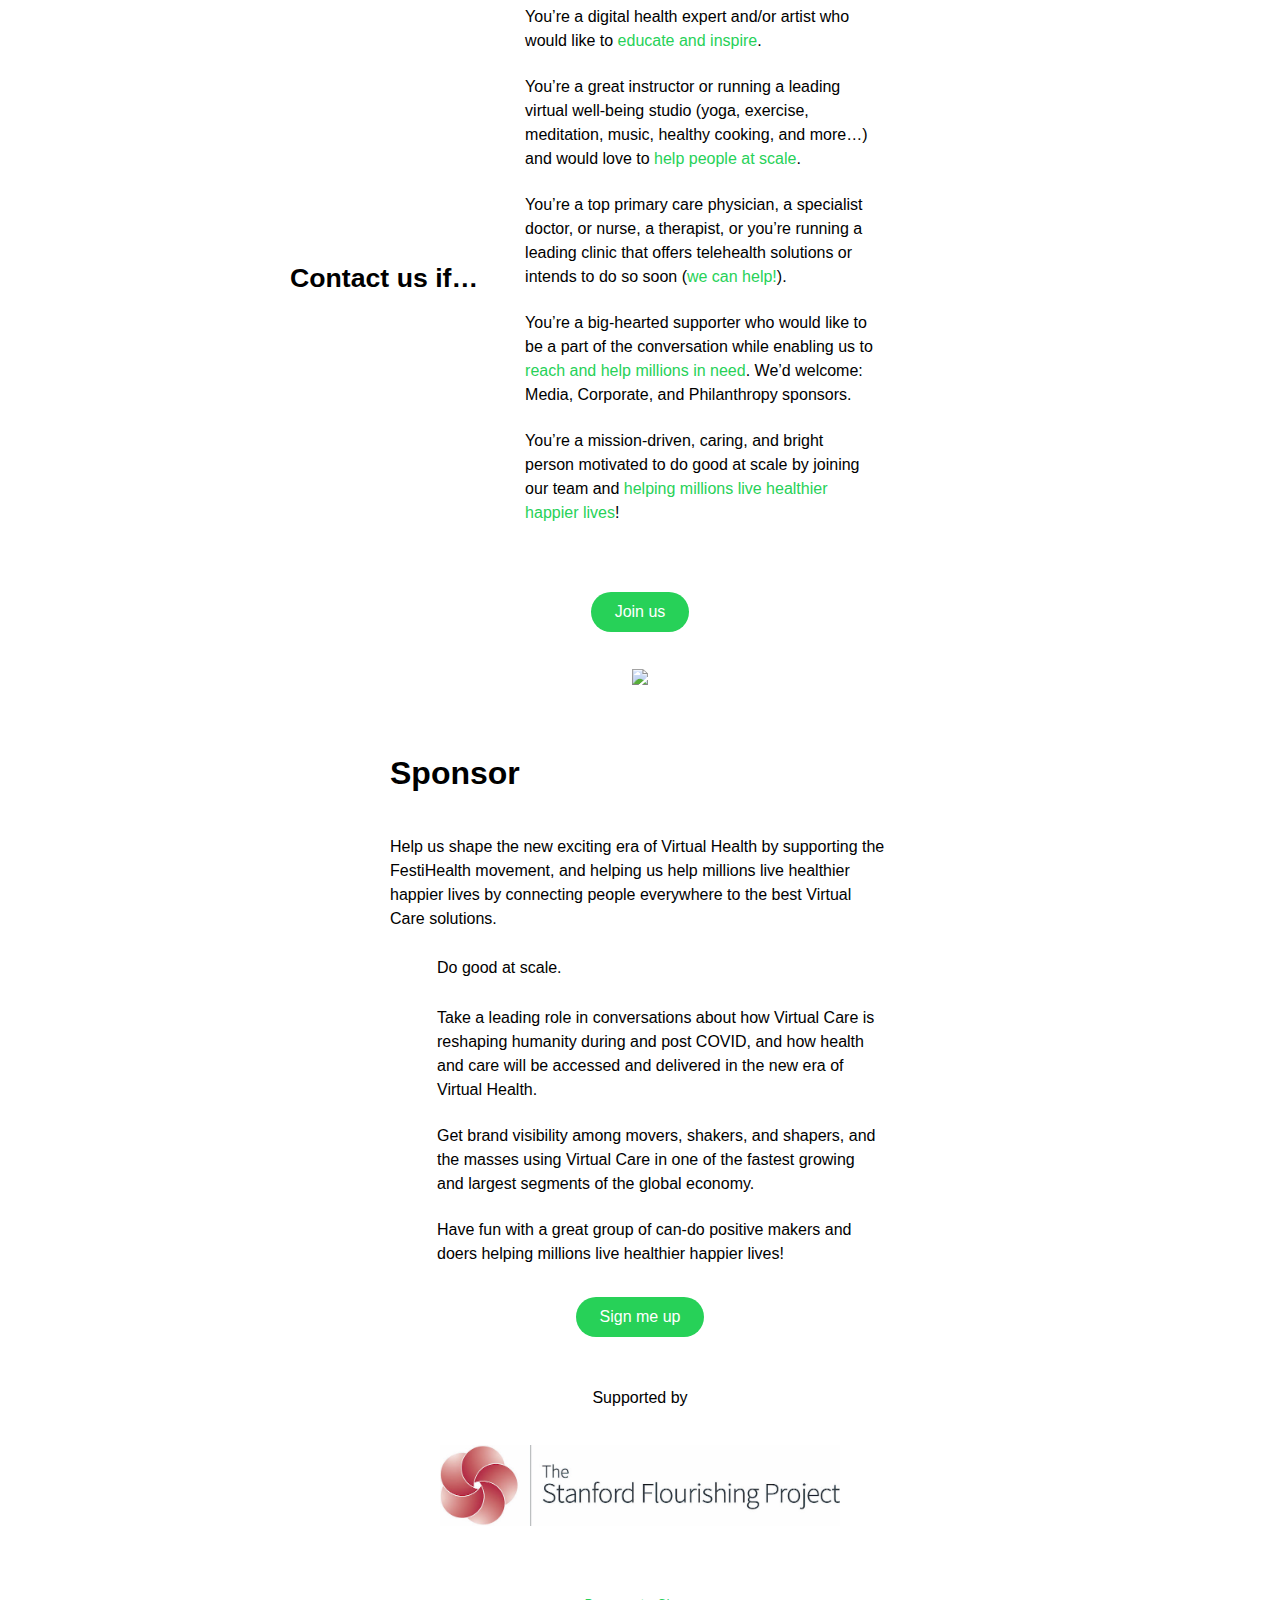
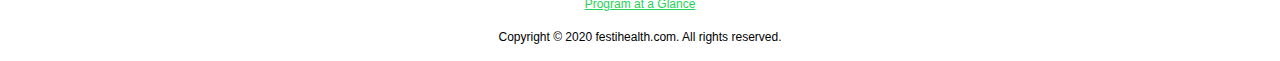
==== commit 50ab270c: "Merge branch 'master' into festi" ====
--- a/index.html
+++ b/index.html
@@ -10,7 +10,7 @@
     <link rel="icon" type="image/png" href="./assets/images/favicon.png">
     <meta property="og:title" content="Virtual Health Festival | Festihealth" />
     <meta property="og:description" content="Virtual Health Festival matching the best digital healthcare and wellness solutions to people who need them most for free!" />
-    <meta property="og:image" content="https://givelovegethelp.org/assets/images/festihealth.png" />
+    <meta property="og:image" content="https://festihealth.com/assets/images/festihealth.png" />
     <link rel="stylesheet" href="https://cdnjs.cloudflare.com/ajax/libs/font-awesome/4.7.0/css/font-awesome.min.css">
     <!-- Global site tag (gtag.js) - Google Analytics -->
     <script async src="https://www.googletagmanager.com/gtag/js?id=UA-166260385-1"></script>
@@ -285,7 +285,7 @@
             <div class="content-footer"></div>
         </div>
         <a class="programs" href="./agenda.html" role="button" tabindex="0" prefetch="false" rel="nofollow">Program at a Glance</a>
-        <div class="footer">Copyright © 2020 givelovegethelp.org. All rights reserved.</div>
+        <div class="footer">Copyright © 2020 festihealth.com. All rights reserved.</div>
     </div>
 </body>
 
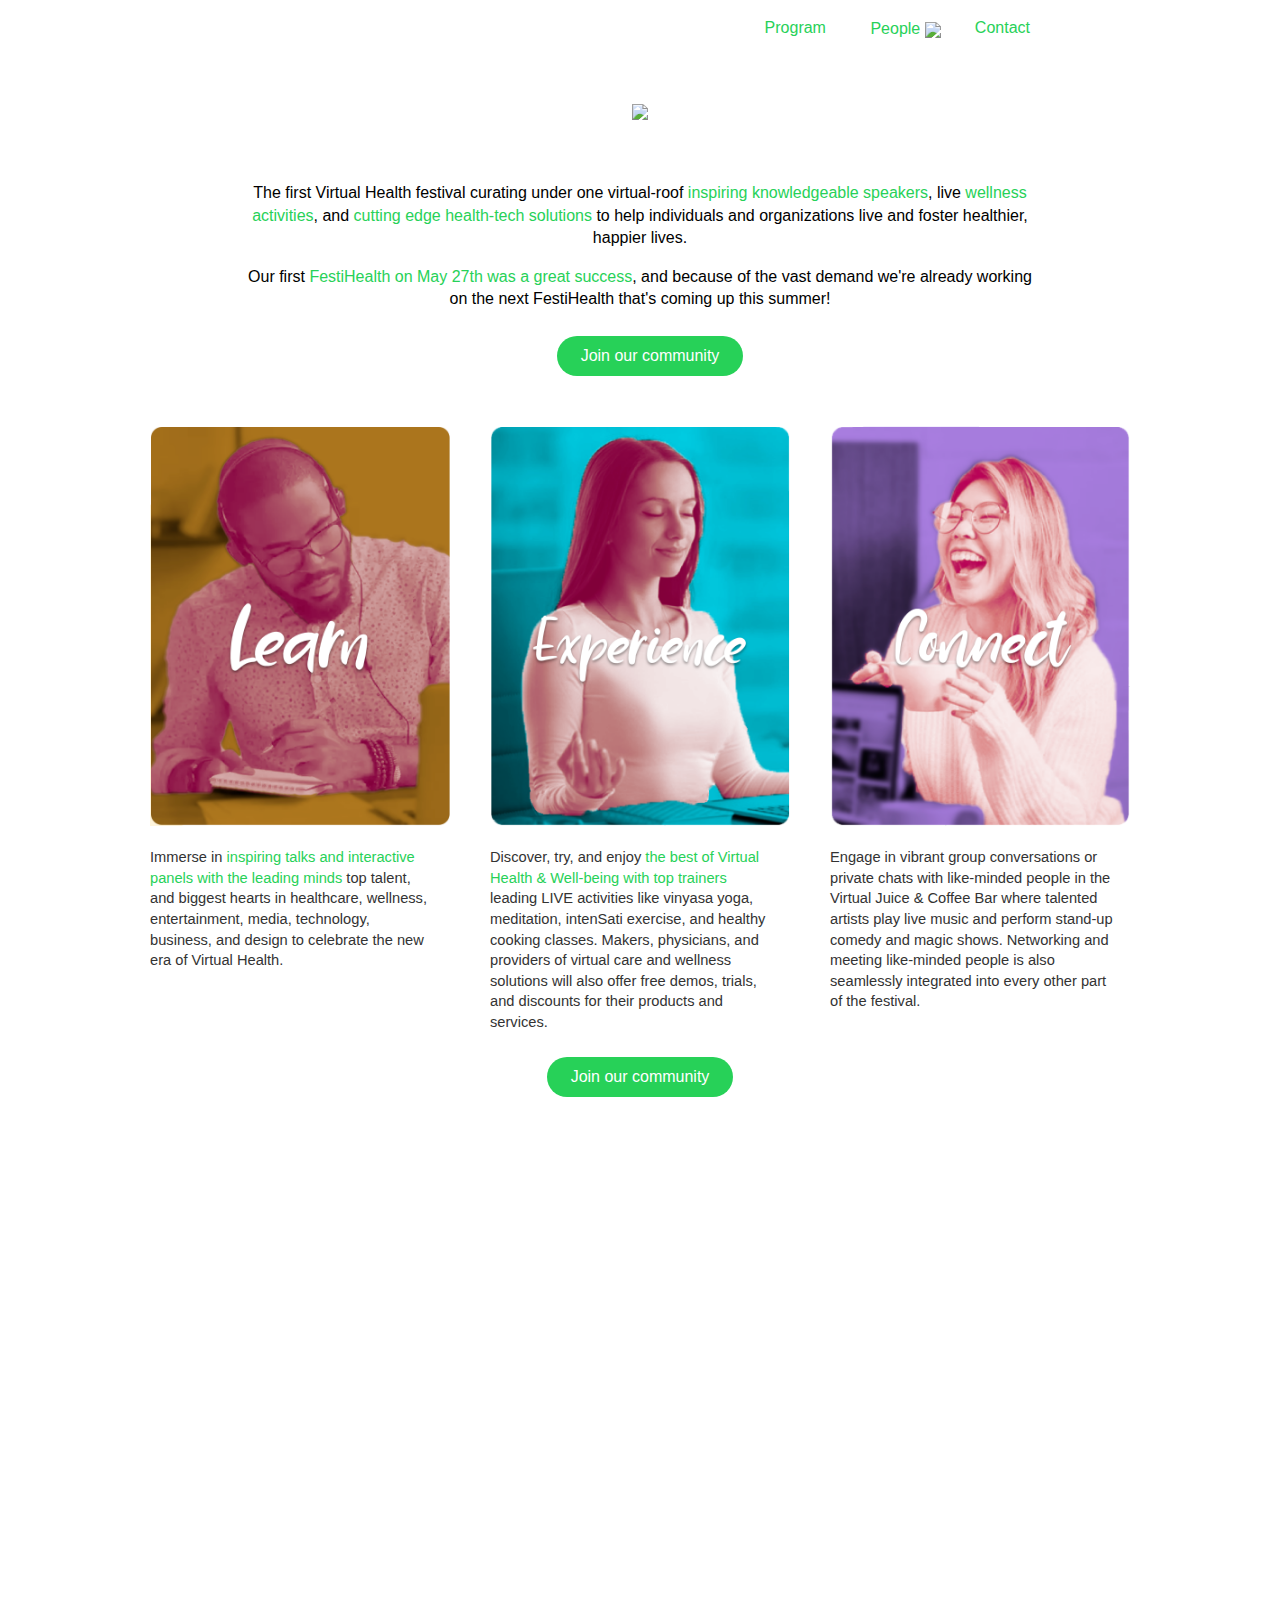
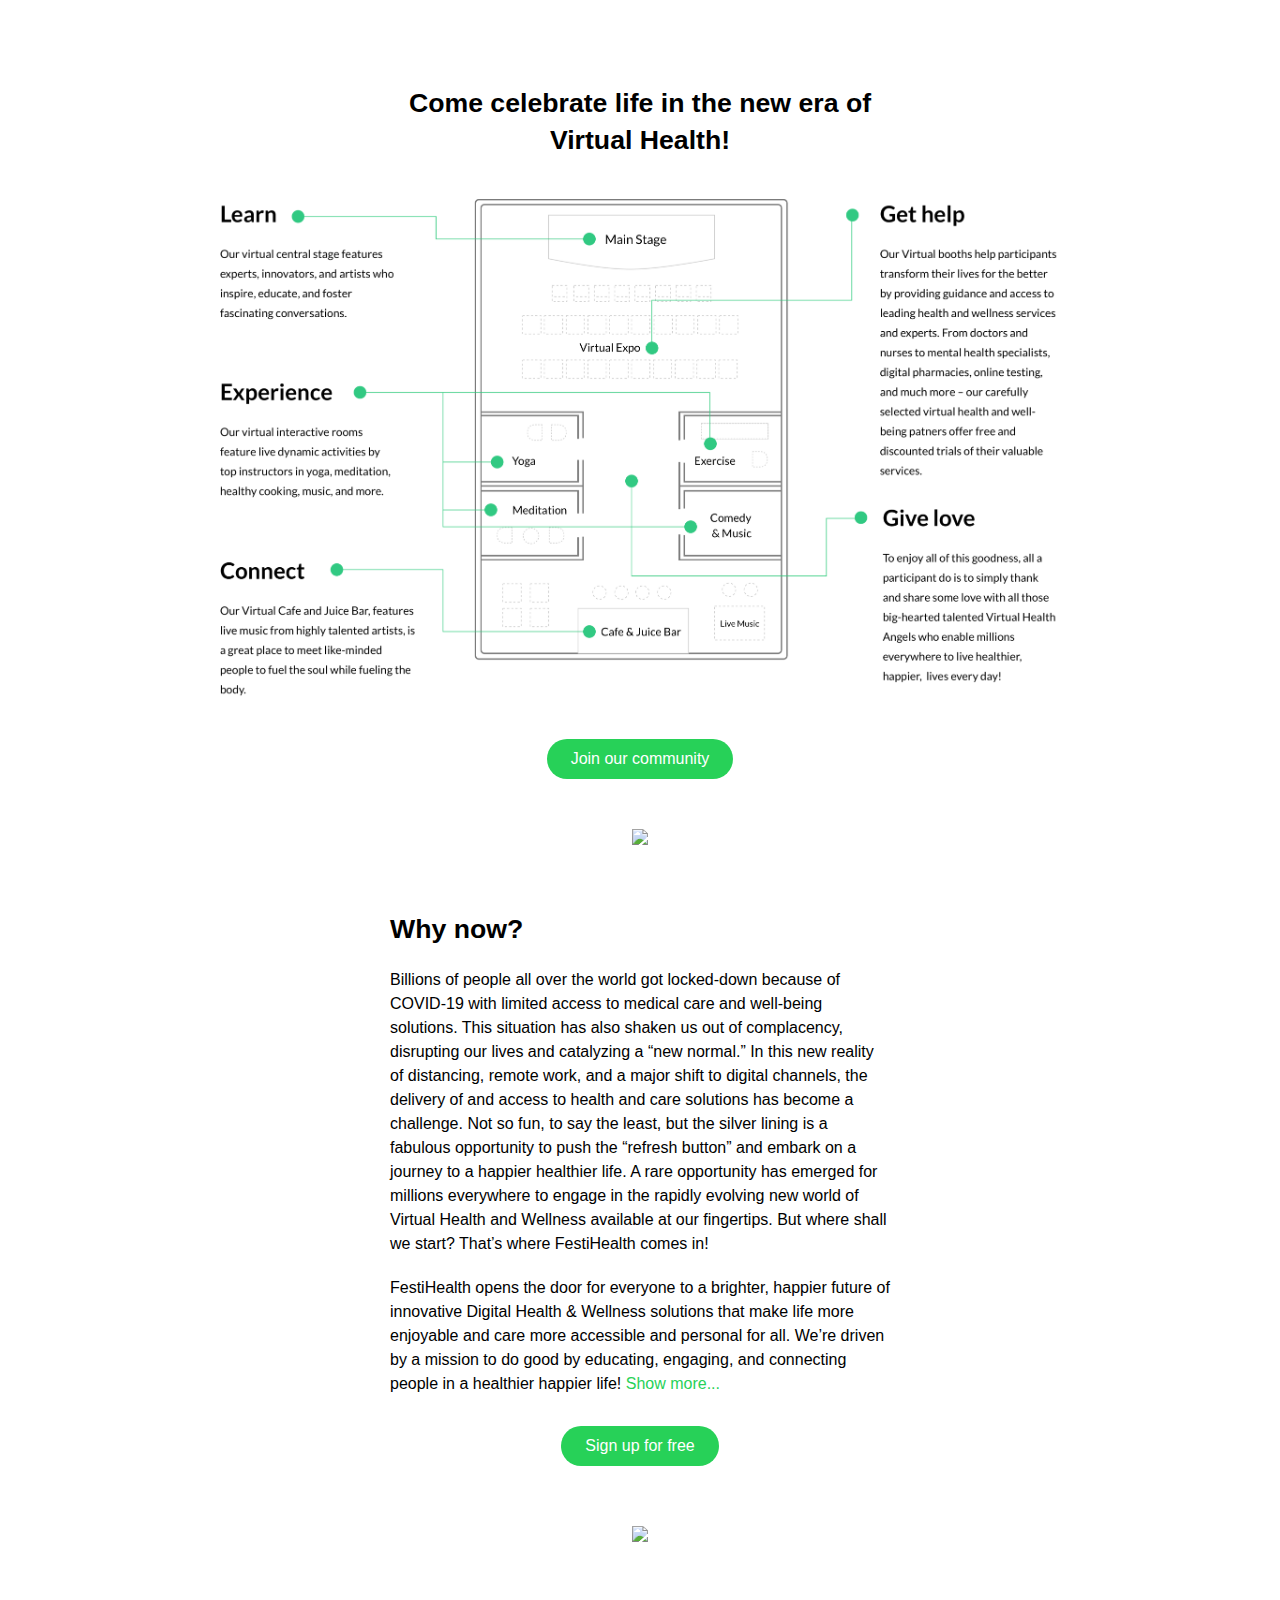
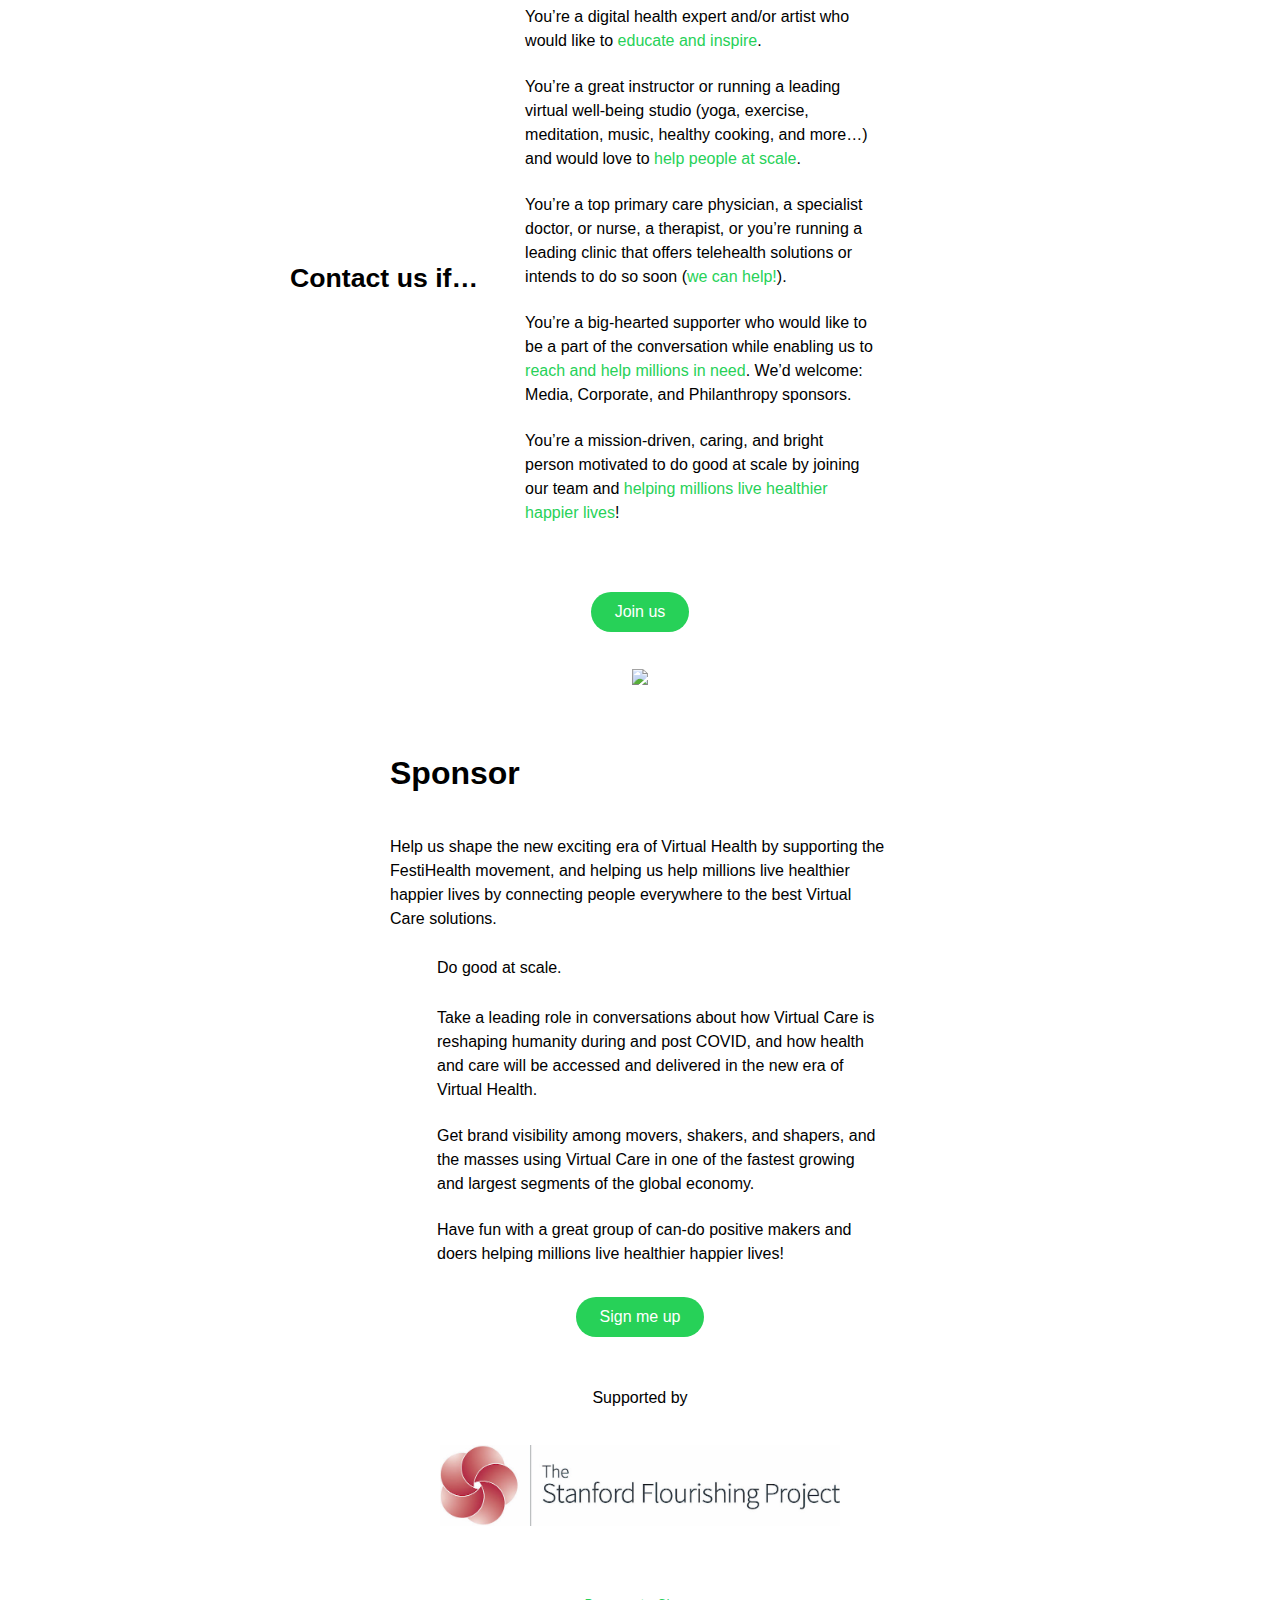
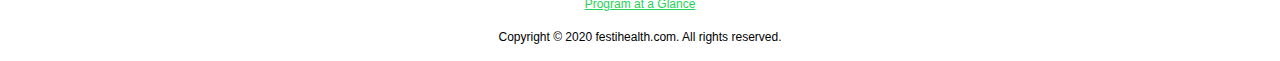
==== commit 4fccae79: "Merge pull request #55 from festihealth2020/festi" ====
--- a/index.html
+++ b/index.html
@@ -129,8 +129,8 @@
                 <div class="heroImage hero1">
                     <div class="overlayContent">
                         <div class="container">
-                            <p class="margin-small">The first Virtual Health festival curating under one virtual-roof <a href="./partners.html#speakers">inspiring knowledgable speakers</a>, live <a href="./partners.html#activities">wellness activities</a>, and <a href="./partners.html#partners">cutting edge health-tech solutions</a> to help individuals and organizations live and foster healthier, happier lives.</p>
-                            <p class="margin-small">Our first <a href="https://medium.com/@rongutman_33441/from-struggling-with-a-virus-to-celebrating-life-at-is-virtual-best-bf9a446ba726?source=friends_link&sk=fc103e7824af436722dc284c2db41da6">FestiHealth on May 27th was a great success</a>, and becuase of the vast demand we're already working on the next FestiHealth that's coming up this summer!</p>
+                            <p class="margin-small">The first Virtual Health festival curating under one virtual-roof <a href="./partners.html#speakers">inspiring knowledgeable speakers</a>, live <a href="./partners.html#activities">wellness activities</a>, and <a href="./partners.html#partners">cutting edge health-tech solutions</a> to help individuals and organizations live and foster healthier, happier lives.</p>
+                            <p class="margin-small">Our first <a href="https://medium.com/@rongutman_33441/from-struggling-with-a-virus-to-celebrating-life-at-is-virtual-best-bf9a446ba726?source=friends_link&sk=fc103e7824af436722dc284c2db41da6">FestiHealth on May 27th was a great success</a>, and because of the vast demand we're already working on the next FestiHealth that's coming up this summer!</p>
                         </div>
                     </div>
                     <div style="margin: auto; width: max-content; align-items: baseline;">
